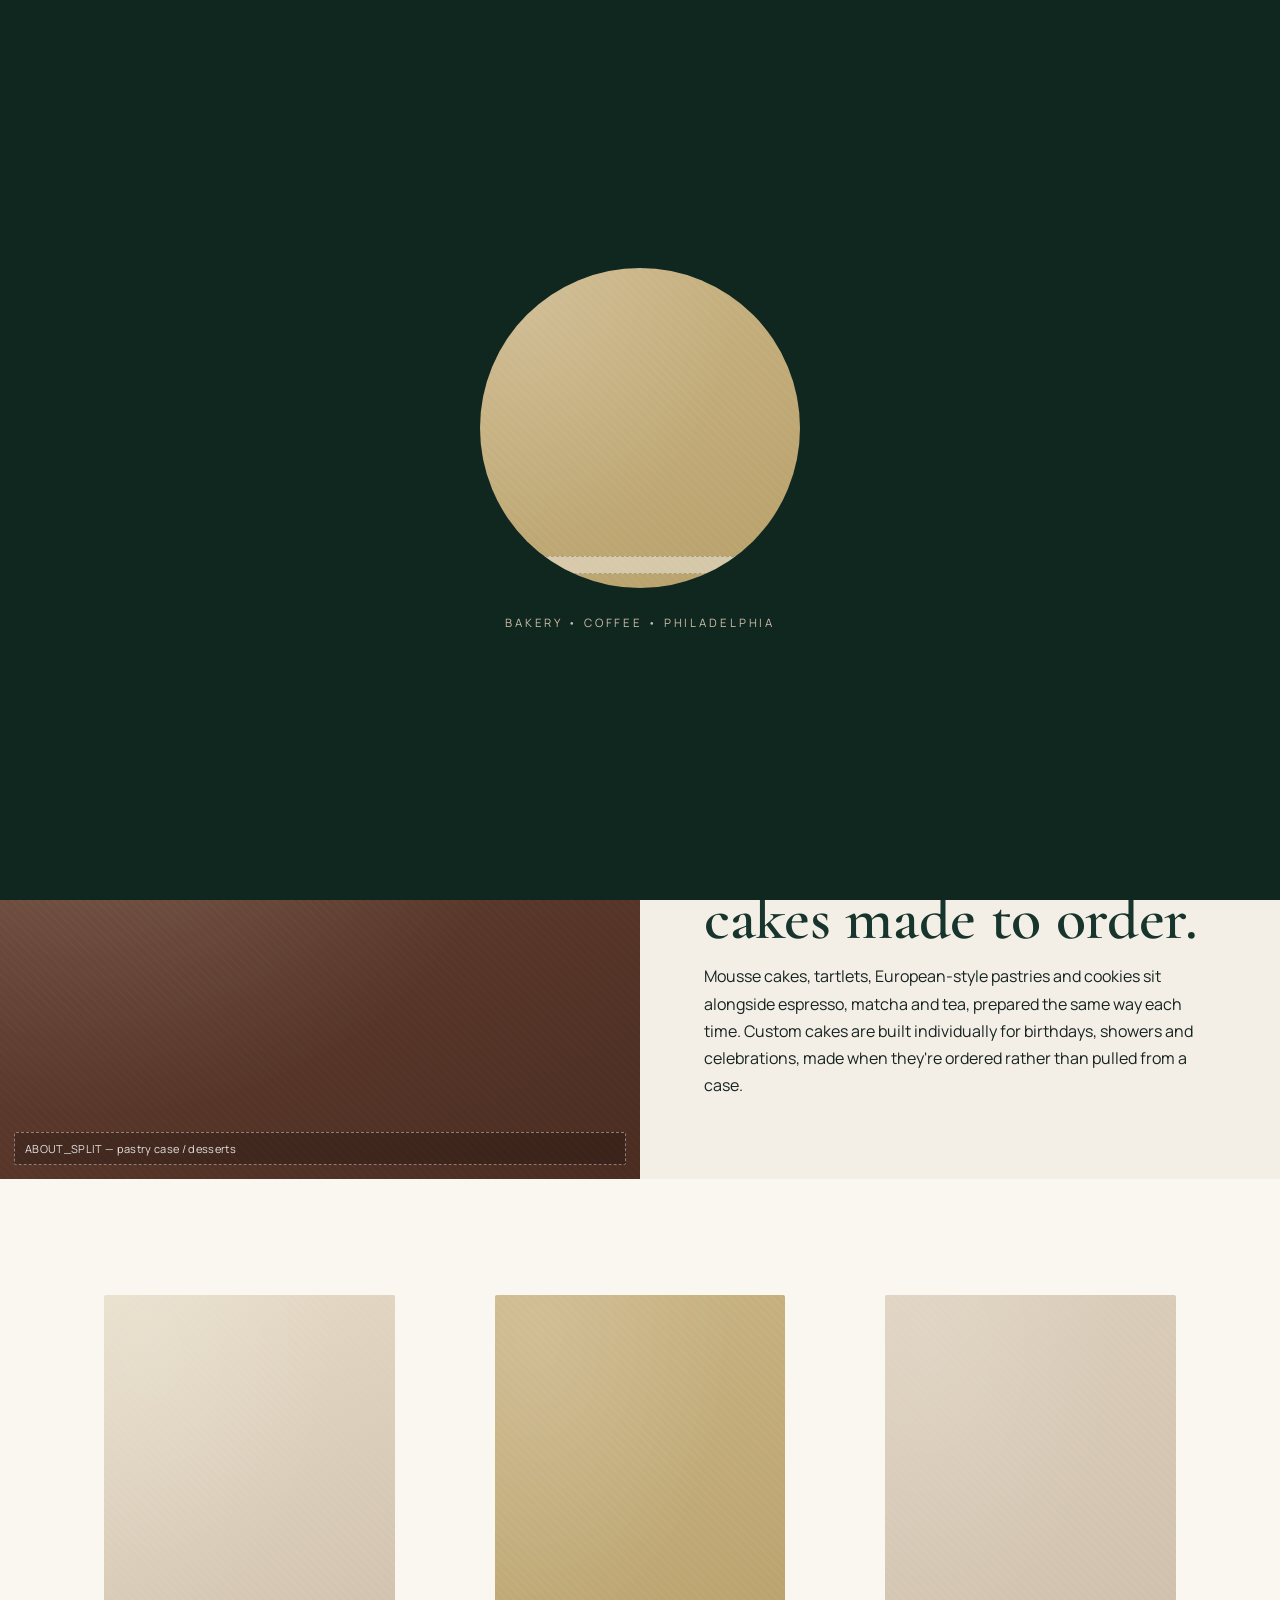
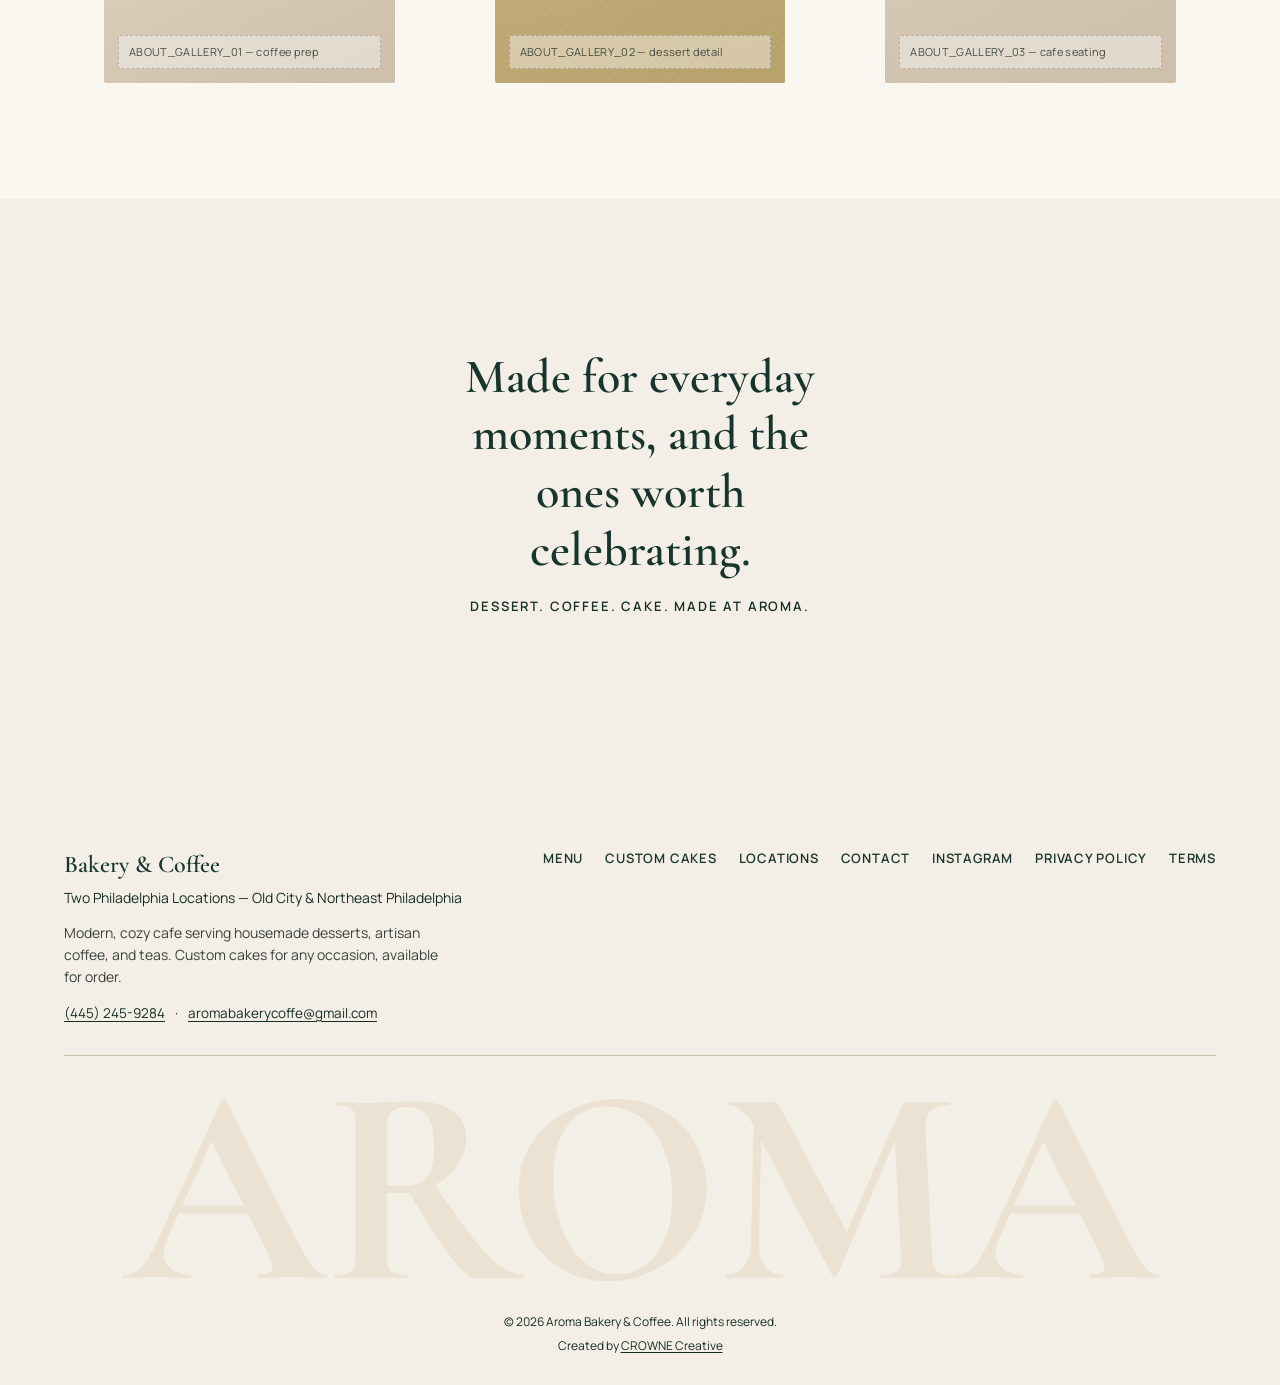
==== about.html @ b41b76c8 "Add About and Locations pages; drink/dessert menu editorial redesign; WhatsApp CTA; Custom Cakes 7-i" ====
<!DOCTYPE html>
<html lang="en">
<head>
<meta charset="UTF-8">
<meta name="viewport" content="width=device-width, initial-scale=1, viewport-fit=cover">
<title>About | Aroma Bakery &amp; Coffee</title>
<meta name="description" content="Aroma Bakery & Coffee is a Philadelphia bakery and cafe built around housemade desserts, thoughtfully prepared drinks, and custom cakes.">
<link rel="canonical" href="https://www.aromabakeryandcoffee.com/about.html">

<meta property="og:type" content="website">
<meta property="og:site_name" content="Aroma Bakery & Coffee">
<meta property="og:title" content="About | Aroma Bakery & Coffee">
<meta property="og:description" content="A Philadelphia bakery and cafe built around housemade desserts, thoughtfully prepared drinks, and custom cakes.">
<meta property="og:url" content="https://www.aromabakeryandcoffee.com/about.html">
<meta name="twitter:card" content="summary_large_image">

<link rel="preconnect" href="https://fonts.googleapis.com">
<link rel="preconnect" href="https://fonts.gstatic.com" crossorigin>
<link href="https://fonts.googleapis.com/css2?family=Cormorant+Garamond:ital,wght@0,500;0,600;0,700;1,500&family=Manrope:wght@400;500;600;700&display=swap" rel="stylesheet">
<link rel="icon" href="data:image/svg+xml,%3Csvg xmlns='http://www.w3.org/2000/svg' viewBox='0 0 100 100'%3E%3Ccircle cx='50' cy='50' r='46' fill='%2318352D'/%3E%3Ctext x='50' y='66' font-size='58' text-anchor='middle' fill='%23F4EFE6' font-family='Georgia,serif'%3EA%3C/text%3E%3C/svg%3E">
<link rel="stylesheet" href="assets/css/styles.css">
</head>
<body>

<div class="intro-splash" id="introSplash" aria-hidden="true">
  <div class="intro-splash-inner">
    <div class="intro-logo ph-photo" data-tone="gold" role="img" aria-label="Aroma Bakery & Coffee"></div>
    <p class="intro-subtitle">Bakery • Coffee • Philadelphia</p>
  </div>
</div>

<a class="skip-link" href="#main">Skip to content</a>

<header class="site-header" id="siteHeader">
  <div class="header-inner">
    <div class="header-side header-left">
      <button class="menu-trigger" id="menuTrigger" aria-haspopup="true" aria-expanded="false" aria-controls="mobileNav">
        <span class="menu-trigger-lines" aria-hidden="true"><span></span><span></span></span>
        <span class="menu-trigger-label">Menu</span>
      </button>
      <a href="about.html" class="header-link only-desktop is-active">About</a>
    </div>

    <a href="index.html" class="header-brand" aria-label="Aroma Bakery & Coffee — home">
      <span class="brand-line brand-line--main">Aroma</span>
      <span class="brand-line brand-line--sub">Bakery &amp; Coffee</span>
    </a>

    <div class="header-side header-right">
      <a href="menu.html" class="header-link only-wide">Menu</a>
      <a href="locations.html" class="header-link only-desktop">Locations</a>
      <a href="https://instagram.com/aroma_bakery_coffee" class="header-link only-desktop" target="_blank" rel="noopener noreferrer">Instagram</a>
      <a href="tel:+14452459284" class="header-link header-cta">Call / Order</a>
    </div>
  </div>
</header>

<nav class="mobile-nav" id="mobileNav" aria-label="Mobile navigation" aria-hidden="true">
  <ul class="mobile-nav-list">
    <li style="--i:0"><a href="menu.html">Menu</a></li>
    <li style="--i:1"><a href="about.html">About</a></li>
    <li style="--i:2"><a href="custom-cakes.html">Custom Cakes</a></li>
    <li style="--i:3"><a href="locations.html">Locations</a></li>
    <li style="--i:4"><a href="tel:+14452459284">Call Us</a></li>
  </ul>
  <div class="mobile-nav-foot">
    <a href="https://instagram.com/aroma_bakery_coffee" target="_blank" rel="noopener noreferrer">Instagram</a>
  </div>
</nav>
<div class="mobile-nav-scrim" id="mobileScrim"></div>

<main id="main">

  <!-- ============ ABOUT — HERO: photo + intro ============ -->
  <section class="about-hero">
    <div class="about-hero-photo" data-reveal>
      <div class="ph-photo" data-tone="forest" data-caption="ABOUT_HERO — bakery interior / counter" role="img" aria-label="Placeholder — Aroma Bakery & Coffee interior"></div>
    </div>
    <div class="about-hero-head">
      <p class="eyebrow" data-reveal>Our Story</p>
      <h1 class="display-lg" data-reveal>Aroma Bakery &amp; Coffee</h1>
      <p class="body-lg" data-reveal style="--d:1">Aroma Bakery &amp; Coffee is a Philadelphia bakery and cafe
        built around housemade desserts, thoughtfully prepared coffee and
        tea, and cakes made to order. It's a place designed for the everyday
        — a coffee before work, a slice shared with a friend — as much as
        for the moments worth celebrating.</p>
      <p class="body-md" data-reveal style="--d:2">Across two Philadelphia locations, Old City and Northeast
        Philadelphia, the same idea holds: good ingredients, unhurried
        craft, and a room that feels good to sit in.</p>
    </div>
  </section>

  <!-- ============ ABOUT — EDITORIAL IMAGE / TEXT SPLIT ============ -->
  <section class="about-split">
    <div class="about-split-photo" data-reveal>
      <div class="ph-photo" data-tone="chocolate" data-caption="ABOUT_SPLIT — pastry case / desserts" role="img" aria-label="Placeholder — pastry case at Aroma"></div>
    </div>
    <div class="about-split-copy" data-reveal style="--d:1">
      <p class="eyebrow">What We Make</p>
      <h2 class="display-lg">Desserts, drinks, and cakes made to order.</h2>
      <p class="body-md">Mousse cakes, tartlets, European-style pastries and
        cookies sit alongside espresso, matcha and tea, prepared the same
        way each time. Custom cakes are built individually for birthdays,
        showers and celebrations, made when they're ordered rather than
        pulled from a case.</p>
    </div>
  </section>

  <!-- ============ ABOUT — SMALL GALLERY ============ -->
  <section class="about-gallery">
    <div class="about-gallery-grid">
      <figure class="about-gallery-item" data-reveal>
        <div class="ph-photo" data-tone="beige" data-caption="ABOUT_GALLERY_01 — coffee prep" role="img" aria-label="Placeholder — coffee being prepared"></div>
      </figure>
      <figure class="about-gallery-item" data-reveal style="--d:1">
        <div class="ph-photo" data-tone="gold" data-caption="ABOUT_GALLERY_02 — dessert detail" role="img" aria-label="Placeholder — dessert detail shot"></div>
      </figure>
      <figure class="about-gallery-item" data-reveal style="--d:2">
        <div class="ph-photo" data-tone="sage" data-caption="ABOUT_GALLERY_03 — cafe seating" role="img" aria-label="Placeholder — cafe seating area"></div>
      </figure>
    </div>
  </section>

  <!-- ============ ABOUT — CLOSING STATEMENT ============ -->
  <section class="about-closing">
    <p class="about-closing-line" data-reveal>Made for everyday moments, and the ones worth celebrating.</p>
    <p class="about-closing-sub" data-reveal style="--d:1">Dessert. Coffee. Cake. Made at Aroma.</p>
  </section>

</main>

<footer class="site-footer">
  <div class="footer-inner">
    <div class="footer-top">
      <div class="footer-brand">
        <p class="footer-title">Bakery &amp; Coffee</p>
        <p class="footer-loc">Two Philadelphia Locations — Old City &amp; Northeast Philadelphia</p>
        <p class="footer-tagline">Modern, cozy cafe serving housemade desserts, artisan coffee, and teas. Custom cakes for any occasion, available for order.</p>
        <p class="footer-contact">
          <a href="tel:+14452459284">(445) 245-9284</a>
          <span aria-hidden="true">·</span>
          <a href="mailto:aromabakerycoffe@gmail.com">aromabakerycoffe@gmail.com</a>
        </p>
      </div>
      <nav class="footer-links" aria-label="Footer">
        <a href="menu.html">Menu</a>
        <a href="custom-cakes.html">Custom Cakes</a>
        <a href="locations.html">Locations</a>
        <a href="locations.html">Contact</a>
        <a href="https://instagram.com/aroma_bakery_coffee" target="_blank" rel="noopener noreferrer">Instagram</a>
        <a href="privacy.html">Privacy Policy</a>
        <a href="terms.html">Terms</a>
      </nav>
    </div>
    <div class="footer-wordmark" aria-hidden="true">Aroma</div>
    <p class="footer-copy">&copy; <span id="year"></span> Aroma Bakery &amp; Coffee. All rights reserved.</p>
    <p class="footer-credit">Created by <a href="https://crownecreative.com" target="_blank" rel="noopener noreferrer">CROWNE Creative</a></p>
  </div>
</footer>

<script src="assets/js/main.js" defer></script>
</body>
</html>
---- assets/css/styles.css ----
/* =========================================================
   AROMA BAKERY & COFFEE — Design System
   ========================================================= */

:root{
  /* -- Aroma brand palette -- */
  --forest:      #18352D;  /* deep forest green — primary */
  --forest-deep: #102720;  /* dark green — intro/deepest sections */
  --forest-2:    #142E26;  /* mid green — hovers/secondary */
  --sage:        #CDBEAA;  /* soft taupe — secondary light accent */
  --pale-sage:   #E4D9C4;  /* lighter taupe-cream — muted light text */
  --cream:       #F4EFE6;  /* warm cream */
  --ivory:       #FAF7F1;  /* soft ivory */
  --beige:       #CDBEAA;  /* soft taupe (borders etc.) */
  --chocolate:   #4A2C21;  /* chocolate brown */
  --gold:        #B7A06A;  /* muted gold — use sparingly */
  --text:        #17231F;  /* text dark */
  --white:       #ffffff;

  --font-serif: 'Cormorant Garamond', 'Georgia', serif;
  --font-sans: 'Manrope', -apple-system, BlinkMacSystemFont, sans-serif;

  --ease: cubic-bezier(.22,.61,.36,1);
  --dur-s: .5s;
  --dur-m: .8s;
  --dur-l: 1.1s;

  --header-h: 92px;
  --header-h-scrolled: 64px;

  --container: 1360px;
  --gutter: clamp(20px, 5vw, 64px);

  --safe-t: env(safe-area-inset-top, 0px);
  --safe-b: env(safe-area-inset-bottom, 0px);
  --safe-l: env(safe-area-inset-left, 0px);
  --safe-r: env(safe-area-inset-right, 0px);
}

/* ---------- Reset ---------- */
*,*::before,*::after{
  box-sizing:border-box;
  /* Flex/grid items default to min-width:auto (their content's intrinsic
     size), which can silently force a track/item wider than its container
     and blow out the page horizontally. Reset it everywhere — safe for
     non-flex/grid boxes since it's equivalent to the default there. */
  min-width:0;
}
html{
  scroll-behavior:smooth;
  -webkit-text-size-adjust:100%;
  max-width:100%;
  overflow-x:clip;
}
body{
  margin:0;
  max-width:100%;
  background:var(--ivory);
  color:var(--text);
  font-family:var(--font-sans);
  font-weight:400;
  line-height:1.5;
  overflow-x:clip;
  -webkit-font-smoothing:antialiased;
}
img,svg{ max-width:100%; display:block; }
a{ color:inherit; text-decoration:none; }
ul{ margin:0; padding:0; list-style:none; }
button{ font:inherit; color:inherit; background:none; border:0; cursor:pointer; padding:0; }
h1,h2,h3,p{ margin:0; }

@media (prefers-reduced-motion: reduce){
  html{ scroll-behavior:auto; }
  *,*::before,*::after{
    animation-duration:.01ms !important;
    animation-iteration-count:1 !important;
    transition-duration:.01ms !important;
    scroll-behavior:auto !important;
  }
}

.skip-link{
  position:absolute; left:-999px; top:0; z-index:999;
  background:var(--forest); color:var(--cream); padding:12px 20px;
}
.skip-link:focus{ left:12px; top:12px; }

:focus-visible{ outline:2px solid var(--gold); outline-offset:3px; }

.only-desktop{ display:none; }
@media (min-width:900px){ .only-desktop{ display:inline-flex; } }
/* Custom Cakes only joins the header nav once there's genuinely room for
   it (iPad landscape and below keep it in the mobile panel instead, where
   it already lives, rather than crowding/wrapping the header). */
.only-wide{ display:none; }
@media (min-width:1180px){ .only-wide{ display:inline-flex; } }

/* ---------- Typography helpers ---------- */
.eyebrow{
  font-family:var(--font-sans);
  font-size:12px;
  letter-spacing:.22em;
  text-transform:uppercase;
  font-weight:600;
  color:var(--forest-2);
  margin-bottom:clamp(14px,2vw,20px);
}
.eyebrow--light{ color:var(--sage); }

.display-xl{
  font-family:var(--font-serif);
  font-weight:600;
  font-size:clamp(42px, 8vw, 112px);
  line-height:.98;
  letter-spacing:-.01em;
  color:var(--forest);
  text-transform:uppercase;
  overflow-wrap:break-word;
}
/* Higher specificity than .display-lg/.display-xl alone (which both set
   their own default color), so this "light" modifier reliably wins
   regardless of which size class it's paired with or source order. */
.display-xl--light,
.display-xl.display-xl--light,
.display-lg.display-xl--light{ color:var(--cream); }

.display-lg{
  font-family:var(--font-serif);
  font-weight:600;
  font-size:clamp(32px, 5vw, 62px);
  line-height:1.05;
  letter-spacing:-.005em;
  color:var(--forest);
  overflow-wrap:break-word;
}

.body-lg{
  font-size:clamp(17px,1.4vw,20px);
  line-height:1.65;
  color:var(--text);
  max-width:46ch;
  font-weight:400;
}
.body-md{
  font-size:16px;
  line-height:1.7;
  color:var(--text);
  max-width:52ch;
}
.body-md--light{ color:var(--pale-sage); }

.text-link{
  display:inline-block;
  margin-top:22px;
  font-size:14px;
  letter-spacing:.04em;
  font-weight:600;
  color:var(--forest);
  border-bottom:1px solid var(--forest-2);
  padding-bottom:3px;
  transition:opacity .3s var(--ease);
}
.text-link:hover{ opacity:.65; }

/* ---------- Buttons ---------- */
.btn{
  display:inline-flex;
  align-items:center;
  justify-content:center;
  min-height:48px;
  padding:0 30px;
  font-family:var(--font-sans);
  font-size:13px;
  letter-spacing:.14em;
  text-transform:uppercase;
  font-weight:600;
  border-radius:2px;
  border:1px solid transparent;
  transition:background .35s var(--ease), color .35s var(--ease), border-color .35s var(--ease), transform .3s var(--ease);
}
.btn:hover{ transform:translateY(-1px); }
.btn--light{ background:var(--cream); color:var(--forest); }
.btn--light:hover{ background:var(--ivory); }
.btn--outline-light{ background:transparent; color:var(--cream); border-color:rgba(244,239,230,.55); }
.btn--outline-light:hover{ background:rgba(244,239,230,.12); }
.btn--dark{ background:var(--forest); color:var(--cream); }
.btn--dark:hover{ background:var(--forest-2); }
.btn--outline-dark{ background:transparent; color:var(--forest); border-color:var(--forest); }
.btn--outline-dark:hover{ background:var(--forest); color:var(--cream); }

/* ---------- Placeholder photography ---------- */
/* Real Aroma photographs replace these blocks. Each carries a data-caption
   describing exactly what photo belongs there. */
.ph-photo{
  position:relative;
  width:100%; height:100%;
  min-height:220px;
  background:
    radial-gradient(120% 140% at 15% 10%, rgba(255,255,255,.14), transparent 55%),
    linear-gradient(155deg, var(--tone-a,#26493F), var(--tone-b,#102720));
  overflow:hidden;
  isolation:isolate;
}
.ph-photo[data-tone="forest"]{ --tone-a:#26493F; --tone-b:#102720; }
.ph-photo[data-tone="sage"]{ --tone-a:#ddd0bd; --tone-b:#CDBEAA; }
.ph-photo[data-tone="beige"]{ --tone-a:#e8ddc9; --tone-b:#CDBEAA; }
.ph-photo[data-tone="chocolate"]{ --tone-a:#6b4636; --tone-b:#4A2C21; }
.ph-photo[data-tone="gold"]{ --tone-a:#cbb586; --tone-b:#B7A06A; }

.ph-photo::before{
  content:"";
  position:absolute; inset:0;
  background-image:
    repeating-linear-gradient(45deg, rgba(255,255,255,.035) 0 2px, transparent 2px 6px);
  mix-blend-mode:overlay;
}
.ph-photo::after{
  content:attr(data-caption);
  position:absolute;
  left:14px; right:14px; bottom:14px;
  font-family:var(--font-sans);
  font-size:11px;
  line-height:1.4;
  letter-spacing:.03em;
  color:rgba(255,255,255,.86);
  background:rgba(0,0,0,.22);
  padding:8px 10px;
  border:1px dashed rgba(255,255,255,.4);
  border-radius:2px;
}
.ph-photo[data-tone="beige"]::after,
.ph-photo[data-tone="sage"]::after,
.ph-photo[data-tone="gold"]::after{
  color:rgba(30,40,35,.8);
  background:rgba(255,255,255,.4);
  border-color:rgba(30,40,35,.25);
}

/* =========================================================
   INTRO SPLASH
   ========================================================= */
.intro-splash{
  position:fixed;
  inset:0;
  width:100vw;
  height:100vh;
  height:100dvh;
  z-index:1000;
  background:var(--forest-deep);
  display:flex;
  align-items:center;
  justify-content:center;
  padding:
    max(24px, var(--safe-t))
    max(24px, var(--safe-r))
    max(24px, var(--safe-b))
    max(24px, var(--safe-l));
  transition:opacity .7s var(--ease), visibility .7s var(--ease);
}
.intro-splash.is-hidden{
  opacity:0;
  visibility:hidden;
  pointer-events:none;
}
.intro-splash-inner{
  display:flex;
  flex-direction:column;
  align-items:center;
  gap:clamp(16px,2.4vw,26px);
  text-align:center;
}
.intro-logo{
  width:clamp(150px,32vw,320px);
  min-height:0;
  aspect-ratio:1/1;
  border-radius:50%;
  opacity:0;
  filter:blur(6px);
  transform:scale(.97);
  transition:opacity 1.1s cubic-bezier(.22,.61,.36,1), filter 1.1s cubic-bezier(.22,.61,.36,1), transform 1.1s cubic-bezier(.22,.61,.36,1);
  transition-delay:.1s;
}
.intro-splash.is-visible .intro-logo{
  opacity:1;
  filter:blur(0);
  transform:scale(1);
}
.intro-subtitle{
  font-size:11.5px;
  letter-spacing:.25em;
  text-transform:uppercase;
  color:var(--sage);
  opacity:0;
  transform:translateY(6px);
  transition:opacity .7s var(--ease), transform .7s var(--ease);
  transition-delay:1.1s;
}
.intro-splash.is-visible .intro-subtitle{
  opacity:1;
  transform:translateY(0);
}
@media (prefers-reduced-motion: reduce){
  .intro-logo{ transition:opacity .3s linear !important; filter:none !important; transform:none !important; }
  .intro-subtitle{ transition:opacity .3s linear !important; transform:none !important; }
}

/* =========================================================
   HEADER
   ========================================================= */
.site-header{
  position:fixed; top:0; left:0; right:0;
  z-index:100;
  min-height:calc(var(--header-h) + var(--safe-t));
  padding-top:var(--safe-t);
  display:flex; align-items:center;
  transition:min-height .5s var(--ease), padding .5s var(--ease), background .5s var(--ease), box-shadow .5s var(--ease), border-color .5s var(--ease);
  background:transparent;
}
.site-header.is-scrolled{
  min-height:calc(var(--header-h-scrolled) + var(--safe-t));
  background:rgba(250,247,241,.9);
  backdrop-filter:blur(10px);
  box-shadow:0 1px 0 rgba(16,39,32,.08);
}
.header-inner{
  width:100%;
  max-width:var(--container);
  margin:0 auto;
  padding:0 max(var(--gutter), var(--safe-r)) 0 max(var(--gutter), var(--safe-l));
  display:grid;
  grid-template-columns:1fr auto 1fr;
  align-items:center;
  gap:16px;
}
/* Grid items default to min-width:auto (content size), which can blow out
   the track and cause page-level horizontal overflow on narrow screens —
   allow them to actually shrink. */
.header-inner > *{ min-width:0; }
.header-side{ display:flex; align-items:center; gap:clamp(10px,2.4vw,28px); min-width:0; }
.header-right{ justify-content:flex-end; }

.header-link{
  font-size:12.5px;
  letter-spacing:.1em;
  text-transform:uppercase;
  font-weight:600;
  color:var(--cream);
  transition:color .5s var(--ease), opacity .3s ease;
  padding:10px 2px;
}
.site-header.is-scrolled .header-link{ color:var(--forest); }
.header-link:hover{ opacity:.65; }
.header-cta{
  border:1px solid rgba(244,239,230,.55);
  padding:9px 14px;
  border-radius:2px;
  text-align:center;
}
/* Prevent the CTA/nav labels from wrapping (and lock their width so they
   can't be squeezed) once there's actually room — below that, letting
   them shrink/wrap beats forcing horizontal page scroll. */
@media (min-width:420px){
  .header-link{ white-space:nowrap; }
  .header-cta{ flex-shrink:0; }
}
@media (min-width:900px){
  .header-cta{ padding:9px 18px; }
}
.site-header.is-scrolled .header-cta{ border-color:var(--forest-2); }

.menu-trigger{
  display:flex; align-items:center; gap:10px;
  color:var(--cream);
  transition:color .5s var(--ease);
  min-height:44px;
}
.site-header.is-scrolled .menu-trigger{ color:var(--forest); }
.menu-trigger-lines{ display:flex; flex-direction:column; gap:5px; width:22px; }
.menu-trigger-lines span{ display:block; height:1px; background:currentColor; transition:transform .4s var(--ease), opacity .4s var(--ease); }
.menu-trigger-label{ font-size:12.5px; letter-spacing:.1em; text-transform:uppercase; font-weight:600; }

.header-brand{
  display:flex; flex-direction:column; align-items:center;
  text-align:center;
  color:var(--cream);
  transition:color .5s var(--ease), transform .5s var(--ease);
}
.site-header.is-scrolled .header-brand{ color:var(--forest); }
.brand-line--main{
  font-family:var(--font-serif);
  font-weight:600;
  font-size:clamp(22px, 2.6vw, 30px);
  letter-spacing:.03em;
  text-transform:uppercase;
  transition:font-size .5s var(--ease);
}
.site-header.is-scrolled .brand-line--main{ font-size:20px; }
.brand-line--sub{
  font-size:9.5px;
  letter-spacing:.28em;
  text-transform:uppercase;
  font-weight:600;
  opacity:.85;
  margin-top:2px;
}

/* ---------- Mobile Nav ---------- */
.mobile-nav{
  position:fixed; inset:0; z-index:200;
  background:var(--forest);
  color:var(--cream);
  display:flex; flex-direction:column;
  justify-content:center;
  overflow-y:auto;
  padding:
    max(24px, var(--safe-t))
    max(var(--gutter), var(--safe-r))
    max(24px, var(--safe-b))
    max(var(--gutter), var(--safe-l));
  transform:translateY(-100%);
  transition:transform .6s var(--ease);
}
.mobile-nav.is-open{ transform:translateY(0); }
.mobile-nav-list{ display:flex; flex-direction:column; gap:6px; }
.mobile-nav-list li{
  opacity:0; transform:translateY(16px);
  transition:opacity .5s var(--ease), transform .5s var(--ease);
  transition-delay:calc(var(--i) * .06s);
}
.mobile-nav.is-open .mobile-nav-list li{ opacity:1; transform:translateY(0); }
.mobile-nav-list a{
  font-family:var(--font-serif);
  font-size:clamp(34px, 10vw, 56px);
  font-weight:600;
  letter-spacing:-.01em;
  padding:6px 0;
  display:inline-block;
}
.mobile-nav-list a:hover{ color:var(--sage); }
.mobile-nav-foot{
  margin-top:48px;
  display:flex; justify-content:space-between;
  font-size:12px; letter-spacing:.08em; text-transform:uppercase;
  opacity:.7;
}
.mobile-nav-scrim{ display:none; }

/* =========================================================
   HERO
   ========================================================= */
.hero{
  position:relative;
  height:100svh;
  min-height:560px;
  display:flex; flex-direction:column;
  justify-content:flex-end;
  overflow:hidden;
  color:var(--cream);
}
.hero-media{ position:absolute; inset:0; z-index:0; }
.hero-img{
  position:absolute; inset:-4% ;
  height:108%; width:108%;
  transform:scale(1);
  transition:transform 3.5s cubic-bezier(.16,.62,.2,1);
  background-position:center 30%;
}
.hero.is-loaded .hero-img{ transform:scale(1.035); }
.hero-scrim{
  position:absolute; inset:0;
  background:
    linear-gradient(180deg, rgba(16,39,32,.4) 0%, rgba(16,39,32,.22) 32%, rgba(16,39,32,.58) 100%);
}
.hero-content{
  position:relative; z-index:2;
  padding:0 var(--gutter) clamp(56px,9vh,110px);
  max-width:var(--container);
  margin:0 auto;
  width:100%;
}
.hero-eyebrow{ color:var(--sage); }
.hero-title{
  font-family:var(--font-serif);
  font-weight:700;
  text-transform:uppercase;
  font-size:clamp(48px, 11vw, 132px);
  line-height:.92;
  letter-spacing:-.01em;
  margin:0 0 20px;
}
.hero-word{ display:block; overflow:hidden; }
.hero-word span, .hero-word{ }
.hero-sub{
  font-size:clamp(15px,1.6vw,19px);
  max-width:38ch;
  color:var(--pale-sage);
  margin-bottom:30px;
}
.hero-actions{ display:flex; flex-wrap:wrap; gap:14px; }

[data-reveal]{
  opacity:0;
  transform:translateY(28px);
  transition:opacity var(--dur-m) var(--ease), transform var(--dur-m) var(--ease);
  transition-delay:calc(var(--d,0) * .1s);
}
[data-reveal].is-visible,
[data-reveal-immediate]{ opacity:1; transform:translateY(0); }
.hero [data-reveal].is-visible{ opacity:1; transform:translateY(0); }

.scroll-cue{
  position:absolute; left:50%; bottom:24px; z-index:2;
  transform:translateX(-50%);
  display:flex; flex-direction:column; align-items:center; gap:8px;
  color:rgba(244,239,230,.85);
  font-size:10.5px; letter-spacing:.2em; text-transform:uppercase;
  animation:cueBob 2.4s ease-in-out infinite;
}
@keyframes cueBob{ 0%,100%{ transform:translate(-50%,0);} 50%{ transform:translate(-50%,8px);} }

/* =========================================================
   SECTION LAYOUT — shared
   ========================================================= */
section{ position:relative; }
.section-head{
  max-width:var(--container);
  margin:0 auto;
  padding:clamp(70px,11vw,130px) var(--gutter) clamp(30px,5vw,54px);
}

/* =========================================================
   SIGNATURE MOUSSE VIDEO FEATURE
   The homepage's second (and last) deliberate motion moment, after the
   green intro — one restrained, muted, looping video framed by generous
   cream space, not a full-bleed background. Autoplay/pause behavior for
   the real <video> is handled in main.js once that element exists;
   nothing here needs to change when the placeholder is swapped in.
   ========================================================= */
.mousse-feature{
  background:var(--cream);
  text-align:center;
  padding:clamp(70px,10vw,120px) var(--gutter) clamp(80px,11vw,130px);
}
.mousse-head{ max-width:640px; margin:0 auto clamp(40px,6vw,64px); }
.mousse-sub{ font-size:clamp(15px,1.6vw,18px); color:var(--forest-2); margin-top:14px; }

.mousse-frame{
  max-width:960px;
  margin:0 auto clamp(36px,5vw,56px);
  aspect-ratio:16/9;
  border-radius:2px;
  overflow:hidden;
  background:var(--forest-deep);
}
.mousse-video,
.mousse-video-placeholder{
  width:100%;
  height:100%;
  object-fit:cover;
  object-position:center;
  display:block;
}
@media (max-width:1024px){
  .mousse-frame{ aspect-ratio:4/3; }
}
@media (max-width:640px){
  .mousse-frame{ aspect-ratio:4/5; }
}

/* ---------- Homepage menu-world categories ---------- */
.menu-intro-section{ background:var(--cream); padding:clamp(70px,10vw,120px) 0 clamp(50px,7vw,80px); }
.menu-cat-grid{
  max-width:var(--container);
  margin:0 auto;
  padding:0 var(--gutter);
  display:grid;
  grid-template-columns:1fr;
  gap:clamp(14px,2vw,24px);
}
@media (min-width:640px){
  .menu-cat-grid{ grid-template-columns:1fr 1fr; }
}
.menu-cat-card{
  position:relative;
  aspect-ratio:4/5;
  overflow:hidden;
  border-radius:2px;
  display:block;
}
.menu-cat-card .ph-photo{ transition:transform .65s var(--ease); }
.menu-cat-card:hover .ph-photo{ transform:scale(1.03); }
.menu-cat-card::after{
  content:"";
  position:absolute; inset:0;
  background:linear-gradient(180deg, transparent 45%, rgba(10,18,15,.6) 100%);
  pointer-events:none;
}
.menu-cat-label{
  position:absolute; left:24px; right:24px; bottom:22px; z-index:2;
  color:var(--cream);
  display:flex; align-items:baseline; justify-content:space-between; gap:12px;
}
.menu-cat-name{ font-family:var(--font-serif); font-size:clamp(24px,2.6vw,32px); font-weight:600; }
.menu-cat-arrow{ font-size:14px; letter-spacing:.1em; text-transform:uppercase; opacity:.85; }

/* ---------- Homepage "Order a Custom Cake" CTA strip ---------- */
/* Deliberately small — a single line + button between the menu teasers
   and the next section, not a competing homepage hero. */
.cc-strip{
  background:var(--cream);
  text-align:center;
  padding:0 var(--gutter) clamp(56px,8vw,90px);
}
.cc-strip-inner{
  max-width:520px; margin:0 auto;
  padding-top:clamp(32px,5vw,48px);
  border-top:1px solid var(--beige);
}
.cc-strip p{ font-size:15px; color:var(--forest-2); margin-bottom:18px; }
.cc-strip-btn{
  display:inline-flex; align-items:center; gap:10px;
  min-height:48px; padding:0 28px;
  font-family:var(--font-sans); font-size:12.5px; letter-spacing:.14em;
  text-transform:uppercase; font-weight:600;
  color:var(--forest); border:1px solid var(--forest);
  border-radius:2px; background:transparent;
  transition:background .35s var(--ease), color .35s var(--ease);
}
.cc-strip-btn:hover{ background:var(--forest); color:var(--cream); }
.cc-strip-btn svg{ transition:transform .3s var(--ease); }
.cc-strip-btn:hover svg{ transform:translateX(4px); }

/* ---------- Full bleed break ---------- */
.bleed-photo{ margin:0; height:min(70vh,640px); }
.bleed-photo .ph-photo{ min-height:100%; }

/* ---------- Menu ---------- */
.menu-section{ background:var(--ivory); }
/* Standalone menu.html has no hero above it, so reserve room for the
   fixed header instead of letting content start underneath it. */
.menu-section--page .section-head{ padding-top:calc(var(--header-h) + clamp(40px,6vw,64px)); }
.menu-intro{ margin-top:6px; }
.menu-tabs{
  max-width:var(--container);
  margin:0 auto;
  padding:0 var(--gutter);
  display:flex; gap:clamp(18px,3vw,40px);
  border-bottom:1px solid var(--pale-sage);
  overflow-x:auto;
  scrollbar-width:none;
}
.menu-tabs::-webkit-scrollbar{ display:none; }
.menu-tab{
  position:relative;
  padding:16px 2px 18px;
  font-family:var(--font-serif);
  font-size:clamp(17px,2vw,22px);
  font-weight:600;
  color:var(--sage);
  white-space:nowrap;
  transition:color .35s var(--ease);
}
.menu-tab::after{
  content:""; position:absolute; left:0; right:0; bottom:-1px; height:2px;
  background:var(--forest);
  transform:scaleX(0); transform-origin:left;
  transition:transform .4s var(--ease);
}
.menu-tab.is-active{ color:var(--forest); }
.menu-tab.is-active::after{ transform:scaleX(1); }
.menu-tab:hover{ color:var(--forest-2); }

.menu-panels{ max-width:var(--container); margin:0 auto; padding:clamp(34px,5vw,56px) var(--gutter) clamp(80px,10vw,130px); }
.menu-panel{ display:none; }
.menu-panel.is-active{
  display:block;
  animation:panelIn .5s var(--ease);
}
@keyframes panelIn{ from{ opacity:0; transform:translateY(10px);} to{ opacity:1; transform:translateY(0);} }
.menu-cats{ display:grid; grid-template-columns:repeat(3,1fr); gap:clamp(28px,4vw,50px); }
@media (max-width:899px){ .menu-cats{ grid-template-columns:1fr; } }
/* iPad / tablet: 2-column, not the cramped 3-col desktop grid or a single stretched column */
@media (min-width:640px) and (max-width:1024px){
  .menu-cats{ grid-template-columns:repeat(2,1fr); }
}
.menu-cat--wide{ grid-column:1/-1; }
.menu-cat h3{
  font-family:var(--font-serif); font-size:22px; font-weight:600;
  color:var(--forest); margin-bottom:14px;
  padding-bottom:10px; border-bottom:1px solid var(--beige);
}
.menu-cat li{
  padding:7px 0; font-size:15px; color:var(--text);
  display:flex; align-items:baseline; gap:8px;
}
.menu-cat li::before{ content:"—"; color:var(--gold); font-size:12px; }
.menu-note{ margin-top:14px; font-size:13px; font-style:italic; color:var(--forest-2); }

/* Sticky mobile tab bar */
@media (max-width:640px){
  .menu-tabs{ position:sticky; top:var(--header-h-scrolled); z-index:20; background:var(--ivory); }
}

/* ---------- Sweet/food tab — dark editorial gallery ---------- */
/* Replaces plain text lists for the dessert menu: a deep chocolate-brown
   editorial canvas, desserts at varied heights/sizes, thin ivory type
   naming each one nearby — styled after a luxury pastry editorial rather
   than a conventional menu graphic. Category names from the real Aroma
   menu are kept; only the *presentation* changes here. */
.food-editorial{
  background:var(--chocolate);
  border-radius:2px;
  padding:clamp(28px,4vw,56px) clamp(20px,3.5vw,48px);
  margin-bottom:clamp(28px,4vw,48px);
}
.food-editorial:last-child{ margin-bottom:0; }
.food-editorial-head{ margin-bottom:clamp(28px,4vw,44px); }
.food-editorial-head .eyebrow{ color:var(--gold); margin-bottom:8px; }
.food-editorial-head h3{
  font-family:var(--font-serif); font-weight:600; color:var(--cream);
  font-size:clamp(24px,2.8vw,34px);
}
.food-editorial-grid{
  display:grid;
  grid-template-columns:repeat(6,1fr);
  gap:clamp(14px,1.8vw,22px);
  align-items:end;
}
.food-editorial-item{
  position:relative;
  margin:0;
  grid-column:span 3;
  aspect-ratio:3/4;
  border-radius:2px;
  overflow:hidden;
}
.food-editorial .menu-note{ color:var(--pale-sage); margin-top:16px; }
.food-editorial-item--lg{ grid-column:span 4; aspect-ratio:4/5; }
.food-editorial-item--sm{ grid-column:span 2; aspect-ratio:1/1; }
.food-editorial-item .ph-photo{ transition:transform .65s var(--ease); }
.food-editorial-item:hover .ph-photo{ transform:scale(1.03); }
.food-editorial-item::before{
  content:""; position:absolute; inset:0; z-index:1;
  background:linear-gradient(180deg, transparent 55%, rgba(20,10,6,.72) 100%);
  pointer-events:none;
}
.food-editorial-name{
  position:absolute; left:16px; right:16px; bottom:14px; z-index:2;
  font-family:var(--font-serif); font-weight:500; font-style:italic;
  color:var(--cream); font-size:clamp(15px,1.6vw,19px);
  letter-spacing:.01em;
}
@media (max-width:640px){
  .food-editorial-grid{ grid-template-columns:repeat(2,1fr); }
  .food-editorial-item{ grid-column:span 1 !important; aspect-ratio:3/4 !important; }
}

/* ---------- Drinks tab — real menu artwork gallery ---------- */
/* Coffee & Espresso / Tea / Matcha are finished graphics, not text lists —
   displayed large, full aspect ratio, generous breathing room. Swap each
   .drink-menu-art placeholder for a real <img> (see the HTML comment
   above the Drinks panel in menu.html). */
.drink-menu-gallery{
  display:flex;
  flex-direction:column;
  gap:clamp(40px,6vw,72px);
  max-width:760px;
  margin:0 auto;
}
.drink-menu-block{ text-align:center; }
.drink-menu-block .eyebrow{ margin-bottom:10px; }
/* Placeholder (div.ph-photo) sizing */
.drink-menu-art{
  width:100%;
  height:auto;
  aspect-ratio:3/4;
  border-radius:2px;
  overflow:hidden;
  margin:0 auto;
}
/* Real artwork: apply this same class directly to the <img> (see comment
   above the Drinks panel) — object-fit:contain preserves the full graphic
   at its natural aspect ratio rather than cropping it. */
img.drink-menu-art{
  height:auto;
  aspect-ratio:auto;
  object-fit:contain;
}
.menu-cats--spaced{ margin-top:clamp(40px,6vw,64px); }

/* ---------- Social ---------- */
.social-section{ background:var(--ivory); text-align:center; padding:clamp(80px,12vw,130px) var(--gutter); }
.social-mosaic{
  max-width:var(--container); margin:clamp(36px,5vw,56px) auto;
  display:grid; grid-template-columns:repeat(4,1fr); grid-auto-rows:180px;
  gap:clamp(10px,1.4vw,18px);
  text-align:left;
}
.social-item{ border-radius:2px; overflow:hidden; }
.social-item--tall{ grid-row:span 2; grid-column:span 1; }
.social-item--wide{ grid-column:span 2; }

.social-follow-links{
  display:flex; flex-wrap:wrap; justify-content:center;
  gap:16px 28px; margin-top:30px;
}
.social-follow-links a{
  font-size:14px; letter-spacing:.04em; font-weight:600;
  color:var(--forest); border-bottom:1px solid var(--forest-2);
  padding-bottom:3px; transition:opacity .3s var(--ease);
}
.social-follow-links a:hover{ opacity:.65; }
@media (max-width:768px){
  .social-mosaic{ grid-template-columns:repeat(2,1fr); grid-auto-rows:160px; }
  .social-item--wide{ grid-column:span 2; }
}

/* ---------- Our Locations ---------- */
.locations-section{ background:var(--ivory); overflow:hidden; }
.locations-head{
  max-width:var(--container);
  margin:0 auto;
  padding:clamp(80px,12vw,130px) var(--gutter) clamp(40px,6vw,64px);
}
.locations-head .body-lg{ max-width:52ch; }

.locations-grid{
  display:grid;
  grid-template-columns:1fr;
}
@media (min-width:900px){
  .locations-grid{ grid-template-columns:1fr 1fr; }
}

.location-card{ display:flex; flex-direction:column; }
.location-photo{ aspect-ratio:4/3; }
@media (min-width:900px){
  .location-photo{ aspect-ratio:auto; height:clamp(280px,32vw,420px); }
}

.location-body{
  flex:1;
  padding:clamp(36px,5vw,56px) var(--gutter);
  display:flex; flex-direction:column; gap:16px;
}
.location-card--light .location-body{ background:var(--cream); color:var(--text); }
.location-card--dark .location-body{ background:var(--forest); color:var(--cream); }

.location-index{
  font-size:12px; letter-spacing:.2em; text-transform:uppercase; font-weight:600;
  opacity:.65;
}
.location-card--dark .location-index{ color:var(--sage); opacity:1; }
.location-card--light .location-index{ color:var(--forest-2); opacity:1; }

.location-name{
  font-family:var(--font-serif); font-weight:600;
  font-size:clamp(30px,3.6vw,42px);
  line-height:1.05;
}
.location-card--light .location-name{ color:var(--forest); }
.location-card--dark .location-name{ color:var(--cream); }

.location-address{
  font-style:normal;
  font-size:15px;
  line-height:1.7;
  opacity:.9;
}

.location-meta{
  display:grid;
  grid-template-columns:1fr 1fr;
  gap:16px;
  padding:18px 0;
  border-top:1px solid;
  border-bottom:1px solid;
}
.location-card--light .location-meta{ border-color:var(--beige); }
.location-card--dark .location-meta{ border-color:rgba(246,241,231,.22); }

.location-label{
  font-size:11px; letter-spacing:.14em; text-transform:uppercase; font-weight:600;
  opacity:.6; margin-bottom:4px;
}
.location-value{ font-size:15px; line-height:1.55; display:inline-block; }
a.location-value{ text-decoration:underline; text-underline-offset:3px; text-decoration-color:currentColor; opacity:.9; transition:opacity .3s var(--ease); }
a.location-value:hover{ opacity:.6; }

.location-actions{ display:flex; flex-wrap:wrap; gap:12px; margin-top:6px; }

/* =========================================================
   CUSTOM CAKES PAGE
   ========================================================= */
.cc-hero{
  padding-top:var(--header-h);
  display:grid;
  grid-template-columns:1fr;
  background:var(--ivory);
}
.cc-hero-head{
  padding:clamp(48px,8vw,90px) var(--gutter) clamp(32px,5vw,48px);
  max-width:720px;
  margin:0 auto;
  text-align:center;
}
.cc-hero-head .body-lg{ margin:0 auto 8px; }

/* ---------- Custom Cakes gallery — exactly 7 images, mixed editorial sizing ---------- */
/* Desktop: 1 large hero cake + 2 supporting + 1 wide + 3 balanced
   portrait/landscape = 7. Deliberately not a repeating equal grid. */
.cc-gallery{ background:var(--cream); padding:clamp(50px,8vw,90px) var(--gutter) clamp(70px,10vw,110px); }
.cc-gallery-grid{
  max-width:var(--container);
  margin:0 auto;
  display:grid;
  grid-template-columns:repeat(6,1fr);
  gap:clamp(12px,1.6vw,22px);
}
.cc-item{ position:relative; border-radius:2px; overflow:hidden; }
.cc-item .ph-photo{ transition:transform .65s var(--ease); }
.cc-item:hover .ph-photo{ transform:scale(1.03); }

.cc-item-1{ grid-column:span 4; grid-row:span 2; aspect-ratio:4/5; }   /* hero cake */
.cc-item-2{ grid-column:span 2; aspect-ratio:1/1; }                    /* supporting */
.cc-item-3{ grid-column:span 2; aspect-ratio:1/1; }                    /* supporting */
.cc-item-4{ grid-column:span 6; aspect-ratio:21/9; }                   /* wide */
.cc-item-5{ grid-column:span 2; aspect-ratio:3/4; }
.cc-item-6{ grid-column:span 2; aspect-ratio:4/3; }
.cc-item-7{ grid-column:span 2; aspect-ratio:3/4; }

@media (max-width:899px){
  .cc-gallery-grid{ grid-template-columns:repeat(2,1fr); }
  .cc-item-1{ grid-column:span 2; grid-row:span 1; aspect-ratio:4/3; }
  .cc-item-2,.cc-item-3,.cc-item-5,.cc-item-6,.cc-item-7{ grid-column:span 1; }
  .cc-item-4{ grid-column:span 2; aspect-ratio:16/9; }
}
@media (max-width:560px){
  .cc-gallery-grid{ grid-template-columns:1fr; }
  .cc-item-1,.cc-item-2,.cc-item-3,.cc-item-4,.cc-item-5,.cc-item-6,.cc-item-7{
    grid-column:span 1; aspect-ratio:4/3;
  }
}

.cc-cta{
  background:var(--forest);
  color:var(--cream);
  text-align:center;
  padding:clamp(80px,12vw,130px) var(--gutter);
}
.cc-cta p.body-md{ margin:0 auto 8px; color:var(--pale-sage); }
.cc-cta .hero-actions{ justify-content:center; margin-top:20px; }

/* ---------- WhatsApp CTA ---------- */
.whatsapp-cta svg{ flex-shrink:0; }

/* =========================================================
   ABOUT PAGE
   ========================================================= */
.about-hero{
  padding-top:var(--header-h);
  display:grid;
  grid-template-columns:1fr;
  background:var(--ivory);
}
@media (min-width:900px){
  .about-hero{ grid-template-columns:1.05fr .95fr; align-items:center; }
}
.about-hero-head{ padding:clamp(48px,8vw,90px) var(--gutter); }
.about-hero-head .body-lg{ margin-top:4px; }
.about-hero-photo{ aspect-ratio:4/3; }
@media (min-width:900px){ .about-hero-photo{ aspect-ratio:auto; height:100%; min-height:480px; } }

.about-split{
  background:var(--cream);
  display:grid;
  grid-template-columns:1fr;
}
@media (min-width:900px){
  .about-split{ grid-template-columns:1fr 1fr; align-items:center; }
}
.about-split-photo{ aspect-ratio:4/3; }
@media (min-width:900px){ .about-split-photo{ aspect-ratio:auto; height:100%; min-height:440px; } }
.about-split-copy{ padding:clamp(44px,7vw,80px) var(--gutter); }
.about-split-copy .body-md{ margin-top:12px; }

.about-gallery{ background:var(--ivory); padding:clamp(60px,9vw,100px) var(--gutter); }
.about-gallery-grid{
  max-width:var(--container); margin:0 auto;
  display:grid; grid-template-columns:repeat(3,1fr);
  gap:clamp(12px,1.6vw,20px);
}
.about-gallery-item{ aspect-ratio:3/4; border-radius:2px; overflow:hidden; }
@media (max-width:768px){
  .about-gallery-grid{ grid-template-columns:1fr 1fr; }
  .about-gallery-item:first-child{ grid-column:1/-1; aspect-ratio:16/9; }
}

.about-closing{
  background:var(--cream);
  text-align:center;
  padding:clamp(90px,14vw,150px) var(--gutter);
}
.about-closing-line{
  font-family:var(--font-serif); font-weight:600; color:var(--forest);
  font-size:clamp(26px,4vw,48px); line-height:1.2;
  max-width:16ch; margin:0 auto 18px;
}
.about-closing-sub{
  font-size:13px; letter-spacing:.14em; text-transform:uppercase;
  color:var(--forest-2); font-weight:600;
}

/* =========================================================
   LOCATIONS PAGE
   ========================================================= */
.loc-hero{
  position:relative;
  padding-top:var(--header-h);
  min-height:calc(var(--header-h) + 280px);
  display:flex; align-items:center; justify-content:center;
  text-align:center;
  overflow:hidden;
}
@media (min-width:900px){ .loc-hero{ min-height:calc(var(--header-h) + 380px); } }
.loc-hero .ph-photo{ position:absolute; inset:0; z-index:0; }
.loc-hero-overlay{
  position:absolute; inset:0; z-index:1;
  background:linear-gradient(180deg, rgba(16,39,32,.55), rgba(16,39,32,.72));
}
.loc-hero-inner{ position:relative; z-index:2; padding:32px var(--gutter); }
.loc-hero-crumb{
  font-size:12.5px; letter-spacing:.14em; text-transform:uppercase;
  color:var(--pale-sage); margin-bottom:14px; font-weight:600;
}
.loc-hero-title{
  font-family:var(--font-serif); font-weight:600; color:var(--cream);
  font-size:clamp(30px,5.2vw,56px); letter-spacing:.01em; line-height:1.1;
}

.loc-map{ background:var(--forest); padding:clamp(20px,3vw,32px) var(--gutter); }
.loc-map-frame{
  max-width:var(--container); margin:0 auto;
  position:relative; overflow:hidden; border-radius:2px;
  height:350px;
}
@media (min-width:900px){ .loc-map-frame{ height:480px; } }
.loc-map-frame iframe{ position:absolute; inset:0; width:100%; height:100%; border:0; filter:grayscale(.15) contrast(1.02); }

.loc-intro{ background:var(--ivory); padding:clamp(56px,8vw,96px) var(--gutter) clamp(30px,5vw,48px); }
.loc-intro-inner{
  max-width:var(--container); margin:0 auto;
  display:grid; gap:16px 40px;
  grid-template-columns:1fr;
}
@media (min-width:820px){
  .loc-intro-inner{ grid-template-columns:1.1fr .9fr; align-items:end; }
}
.loc-intro-copy{ color:var(--forest-2); font-size:16px; line-height:1.6; max-width:44ch; }

.loc-cards{ background:var(--ivory); padding:0 var(--gutter) clamp(70px,10vw,110px); }
.loc-cards-grid{
  max-width:var(--container); margin:0 auto;
  display:grid; grid-template-columns:1fr; gap:clamp(28px,4vw,40px);
}
@media (min-width:860px){ .loc-cards-grid{ grid-template-columns:1fr 1fr; } }
.loc-card{ display:flex; flex-direction:column; }
.loc-card-photo{ aspect-ratio:4/3; border-radius:2px; overflow:hidden; }
@media (min-width:860px){ .loc-card-photo{ aspect-ratio:auto; height:340px; } }
.loc-card-body{ padding:clamp(24px,3vw,32px) 2px 0; }
.loc-card-name{
  font-family:var(--font-serif); font-weight:600; color:var(--forest);
  font-size:clamp(21px,2.6vw,27px); line-height:1.25;
}
.loc-card-divider{ width:44px; height:1px; background:var(--gold); border:0; margin:16px 0; }
.loc-card-desc{ color:var(--forest-2); font-size:15px; line-height:1.65; max-width:42ch; }
.loc-card-address{ font-style:normal; color:var(--text); font-size:15px; line-height:1.6; margin-top:18px; }
.loc-card-hours-label,
.loc-card-address-label{
  font-size:11.5px; letter-spacing:.14em; text-transform:uppercase;
  color:var(--forest-2); font-weight:600; display:block; margin-bottom:4px;
}
.loc-card-hours{ margin-top:16px; color:var(--text); font-size:15px; line-height:1.6; }
.loc-card-cta{
  display:inline-flex; align-items:center; gap:8px; margin-top:20px;
  font-size:13px; letter-spacing:.1em; text-transform:uppercase; font-weight:700;
  color:var(--forest); text-decoration:none;
}
.loc-card-cta svg{ transition:transform .3s var(--ease); }
.loc-card-cta:hover svg{ transform:translateX(4px); }

.loc-strip{ background:var(--ivory); padding:0 var(--gutter) clamp(50px,7vw,80px); text-align:center; }
.loc-strip a{
  font-size:13px; letter-spacing:.08em; text-transform:uppercase; font-weight:700;
  color:var(--forest); text-decoration:underline; text-underline-offset:4px;
}
.loc-strip a:hover{ opacity:.65; }

/* ---------- Footer ---------- */
.site-footer{ background:var(--cream); color:var(--forest); position:relative; overflow:hidden; }
.footer-inner{ max-width:var(--container); margin:0 auto; padding:clamp(50px,8vw,80px) var(--gutter) 30px; position:relative; z-index:1; }
.footer-top{ display:flex; flex-wrap:wrap; gap:24px 40px; justify-content:space-between; align-items:flex-start; padding-bottom:32px; border-bottom:1px solid var(--beige); }
.footer-links{ padding-top:2px; }
.footer-title{ font-family:var(--font-serif); font-size:24px; font-weight:600; }
.footer-loc{ color:var(--forest-2); margin-top:4px; font-size:14px; }
.footer-tagline{ max-width:42ch; margin-top:14px; font-size:14px; line-height:1.6; color:var(--text); opacity:.85; }
.footer-contact{ margin-top:14px; font-size:13.5px; display:flex; gap:10px; flex-wrap:wrap; align-items:center; color:var(--forest-2); }
.footer-contact a{ text-decoration:underline; text-underline-offset:3px; transition:opacity .3s var(--ease); }
.footer-contact a:hover{ opacity:.6; }
.footer-links{ display:flex; flex-wrap:wrap; gap:22px; font-size:13px; letter-spacing:.06em; text-transform:uppercase; font-weight:600; }
.footer-links a:hover{ opacity:.6; }
.footer-wordmark{
  font-family:var(--font-serif); font-weight:700; text-transform:uppercase;
  font-size:clamp(90px,22vw,320px); line-height:.8;
  color:var(--pale-sage); opacity:.55;
  text-align:center; margin:20px 0 -6px;
  letter-spacing:-.01em;
  user-select:none;
}
.footer-copy{ text-align:center; font-size:12px; color:var(--forest-2); padding-top:18px; }
.footer-credit{ text-align:center; font-size:12px; color:var(--forest-2); padding-top:6px; }
.footer-credit a{ text-decoration:underline; text-underline-offset:2px; transition:opacity .3s var(--ease); }
.footer-credit a:hover{ opacity:.65; }

/* ---------- Mobile menu open state (body lock) ---------- */
body.nav-open{ overflow:hidden; }

@media (max-width:640px){
  .hero-title{ font-size:clamp(42px,13vw,64px); }
}
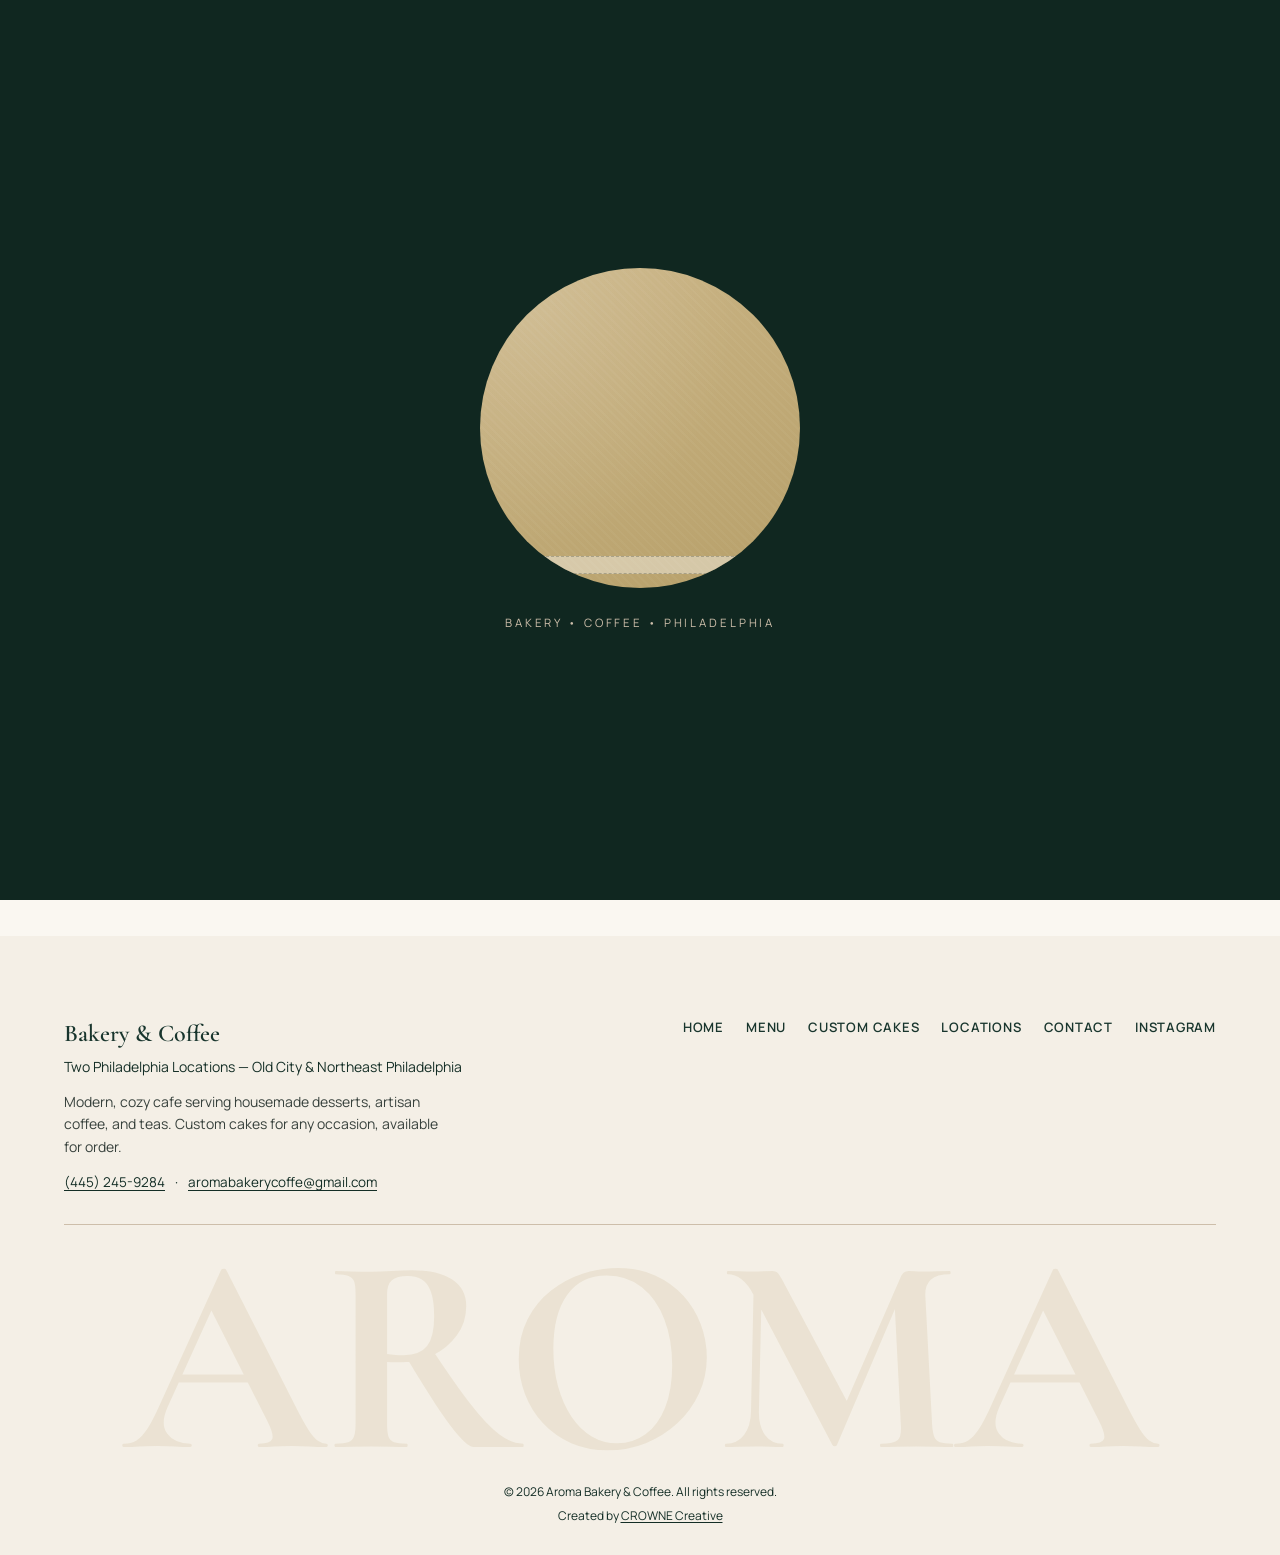
==== commit eb452fa4: "Simplify About page and remove Privacy/Terms from site navigation About page (about.html): replaced " ====
--- a/about.html
+++ b/about.html
@@ -71,60 +71,27 @@
 
 <main id="main">
 
-  <!-- ============ ABOUT — HERO: photo + intro ============ -->
+  <!-- ============ ABOUT — ONE dark image hero, deliberately the only photo on the page ============ -->
   <section class="about-hero">
-    <div class="about-hero-photo" data-reveal>
-      <div class="ph-photo" data-tone="forest" data-caption="ABOUT_HERO — bakery interior / counter" role="img" aria-label="Placeholder — Aroma Bakery & Coffee interior"></div>
-    </div>
-    <div class="about-hero-head">
+    <div class="ph-photo" data-tone="forest" data-caption="ABOUT_HERO — bakery interior / pastry display, low exposure" role="img" aria-label="Placeholder — Aroma Bakery & Coffee interior"></div>
+    <div class="about-hero-overlay" aria-hidden="true"></div>
+    <div class="about-hero-inner">
       <p class="eyebrow" data-reveal>Our Story</p>
       <h1 class="display-lg" data-reveal>Aroma Bakery &amp; Coffee</h1>
-      <p class="body-lg" data-reveal style="--d:1">Aroma Bakery &amp; Coffee is a Philadelphia bakery and cafe
-        built around housemade desserts, thoughtfully prepared coffee and
-        tea, and cakes made to order. It's a place designed for the everyday
-        — a coffee before work, a slice shared with a friend — as much as
-        for the moments worth celebrating.</p>
-      <p class="body-md" data-reveal style="--d:2">Across two Philadelphia locations, Old City and Northeast
-        Philadelphia, the same idea holds: good ingredients, unhurried
-        craft, and a room that feels good to sit in.</p>
+      <p class="body-lg" data-reveal style="--d:1">Desserts, coffee, and custom cakes made with care in Philadelphia.</p>
     </div>
   </section>
 
-  <!-- ============ ABOUT — EDITORIAL IMAGE / TEXT SPLIT ============ -->
-  <section class="about-split">
-    <div class="about-split-photo" data-reveal>
-      <div class="ph-photo" data-tone="chocolate" data-caption="ABOUT_SPLIT — pastry case / desserts" role="img" aria-label="Placeholder — pastry case at Aroma"></div>
+  <!-- ============ ABOUT — SHORT INTRO (2–3 short paragraphs, nothing more) ============ -->
+  <section class="about-intro">
+    <div class="about-intro-inner">
+      <p class="body-md" data-reveal>Aroma Bakery &amp; Coffee is a Philadelphia bakery and cafe
+        focused on handcrafted desserts, pastries, coffee, tea, and custom
+        cakes.</p>
+      <p class="body-md" data-reveal style="--d:1">With two locations, Aroma brings together a warm cafe
+        experience with beautifully made sweets and drinks for everyday
+        visits and special occasions.</p>
     </div>
-    <div class="about-split-copy" data-reveal style="--d:1">
-      <p class="eyebrow">What We Make</p>
-      <h2 class="display-lg">Desserts, drinks, and cakes made to order.</h2>
-      <p class="body-md">Mousse cakes, tartlets, European-style pastries and
-        cookies sit alongside espresso, matcha and tea, prepared the same
-        way each time. Custom cakes are built individually for birthdays,
-        showers and celebrations, made when they're ordered rather than
-        pulled from a case.</p>
-    </div>
-  </section>
-
-  <!-- ============ ABOUT — SMALL GALLERY ============ -->
-  <section class="about-gallery">
-    <div class="about-gallery-grid">
-      <figure class="about-gallery-item" data-reveal>
-        <div class="ph-photo" data-tone="beige" data-caption="ABOUT_GALLERY_01 — coffee prep" role="img" aria-label="Placeholder — coffee being prepared"></div>
-      </figure>
-      <figure class="about-gallery-item" data-reveal style="--d:1">
-        <div class="ph-photo" data-tone="gold" data-caption="ABOUT_GALLERY_02 — dessert detail" role="img" aria-label="Placeholder — dessert detail shot"></div>
-      </figure>
-      <figure class="about-gallery-item" data-reveal style="--d:2">
-        <div class="ph-photo" data-tone="sage" data-caption="ABOUT_GALLERY_03 — cafe seating" role="img" aria-label="Placeholder — cafe seating area"></div>
-      </figure>
-    </div>
-  </section>
-
-  <!-- ============ ABOUT — CLOSING STATEMENT ============ -->
-  <section class="about-closing">
-    <p class="about-closing-line" data-reveal>Made for everyday moments, and the ones worth celebrating.</p>
-    <p class="about-closing-sub" data-reveal style="--d:1">Dessert. Coffee. Cake. Made at Aroma.</p>
   </section>
 
 </main>
@@ -143,13 +110,12 @@
         </p>
       </div>
       <nav class="footer-links" aria-label="Footer">
+        <a href="index.html">Home</a>
         <a href="menu.html">Menu</a>
         <a href="custom-cakes.html">Custom Cakes</a>
         <a href="locations.html">Locations</a>
         <a href="locations.html">Contact</a>
         <a href="https://instagram.com/aroma_bakery_coffee" target="_blank" rel="noopener noreferrer">Instagram</a>
-        <a href="privacy.html">Privacy Policy</a>
-        <a href="terms.html">Terms</a>
       </nav>
     </div>
     <div class="footer-wordmark" aria-hidden="true">Aroma</div>
--- a/assets/css/styles.css
+++ b/assets/css/styles.css
@@ -955,61 +955,30 @@
 .whatsapp-cta svg{ flex-shrink:0; }
 
 /* =========================================================
-   ABOUT PAGE
+   ABOUT PAGE — single dark image hero + short intro, deliberately simple
    ========================================================= */
 .about-hero{
+  position:relative;
   padding-top:var(--header-h);
-  display:grid;
-  grid-template-columns:1fr;
-  background:var(--ivory);
-}
-@media (min-width:900px){
-  .about-hero{ grid-template-columns:1.05fr .95fr; align-items:center; }
-}
-.about-hero-head{ padding:clamp(48px,8vw,90px) var(--gutter); }
-.about-hero-head .body-lg{ margin-top:4px; }
-.about-hero-photo{ aspect-ratio:4/3; }
-@media (min-width:900px){ .about-hero-photo{ aspect-ratio:auto; height:100%; min-height:480px; } }
-
-.about-split{
-  background:var(--cream);
-  display:grid;
-  grid-template-columns:1fr;
-}
-@media (min-width:900px){
-  .about-split{ grid-template-columns:1fr 1fr; align-items:center; }
-}
-.about-split-photo{ aspect-ratio:4/3; }
-@media (min-width:900px){ .about-split-photo{ aspect-ratio:auto; height:100%; min-height:440px; } }
-.about-split-copy{ padding:clamp(44px,7vw,80px) var(--gutter); }
-.about-split-copy .body-md{ margin-top:12px; }
-
-.about-gallery{ background:var(--ivory); padding:clamp(60px,9vw,100px) var(--gutter); }
-.about-gallery-grid{
-  max-width:var(--container); margin:0 auto;
-  display:grid; grid-template-columns:repeat(3,1fr);
-  gap:clamp(12px,1.6vw,20px);
-}
-.about-gallery-item{ aspect-ratio:3/4; border-radius:2px; overflow:hidden; }
-@media (max-width:768px){
-  .about-gallery-grid{ grid-template-columns:1fr 1fr; }
-  .about-gallery-item:first-child{ grid-column:1/-1; aspect-ratio:16/9; }
-}
-
-.about-closing{
-  background:var(--cream);
+  min-height:calc(var(--header-h) + 380px);
+  display:flex; align-items:center; justify-content:center;
   text-align:center;
-  padding:clamp(90px,14vw,150px) var(--gutter);
-}
-.about-closing-line{
-  font-family:var(--font-serif); font-weight:600; color:var(--forest);
-  font-size:clamp(26px,4vw,48px); line-height:1.2;
-  max-width:16ch; margin:0 auto 18px;
-}
-.about-closing-sub{
-  font-size:13px; letter-spacing:.14em; text-transform:uppercase;
-  color:var(--forest-2); font-weight:600;
-}
+  overflow:hidden;
+}
+@media (min-width:900px){ .about-hero{ min-height:calc(var(--header-h) + 480px); } }
+.about-hero .ph-photo{ position:absolute; inset:0; z-index:0; }
+.about-hero-overlay{
+  position:absolute; inset:0; z-index:1;
+  background:linear-gradient(180deg, rgba(16,39,32,.6), rgba(16,39,32,.78));
+}
+.about-hero-inner{ position:relative; z-index:2; padding:32px var(--gutter); max-width:720px; margin:0 auto; }
+.about-hero-inner .eyebrow{ color:var(--sage); }
+.about-hero-inner .display-lg{ color:var(--cream); }
+.about-hero-inner .body-lg{ color:var(--pale-sage); margin:14px auto 0; }
+
+.about-intro{ background:var(--ivory); padding:clamp(56px,9vw,100px) var(--gutter) clamp(70px,10vw,110px); }
+.about-intro-inner{ max-width:640px; margin:0 auto; text-align:center; }
+.about-intro-inner p + p{ margin-top:18px; }
 
 /* =========================================================
    LOCATIONS PAGE
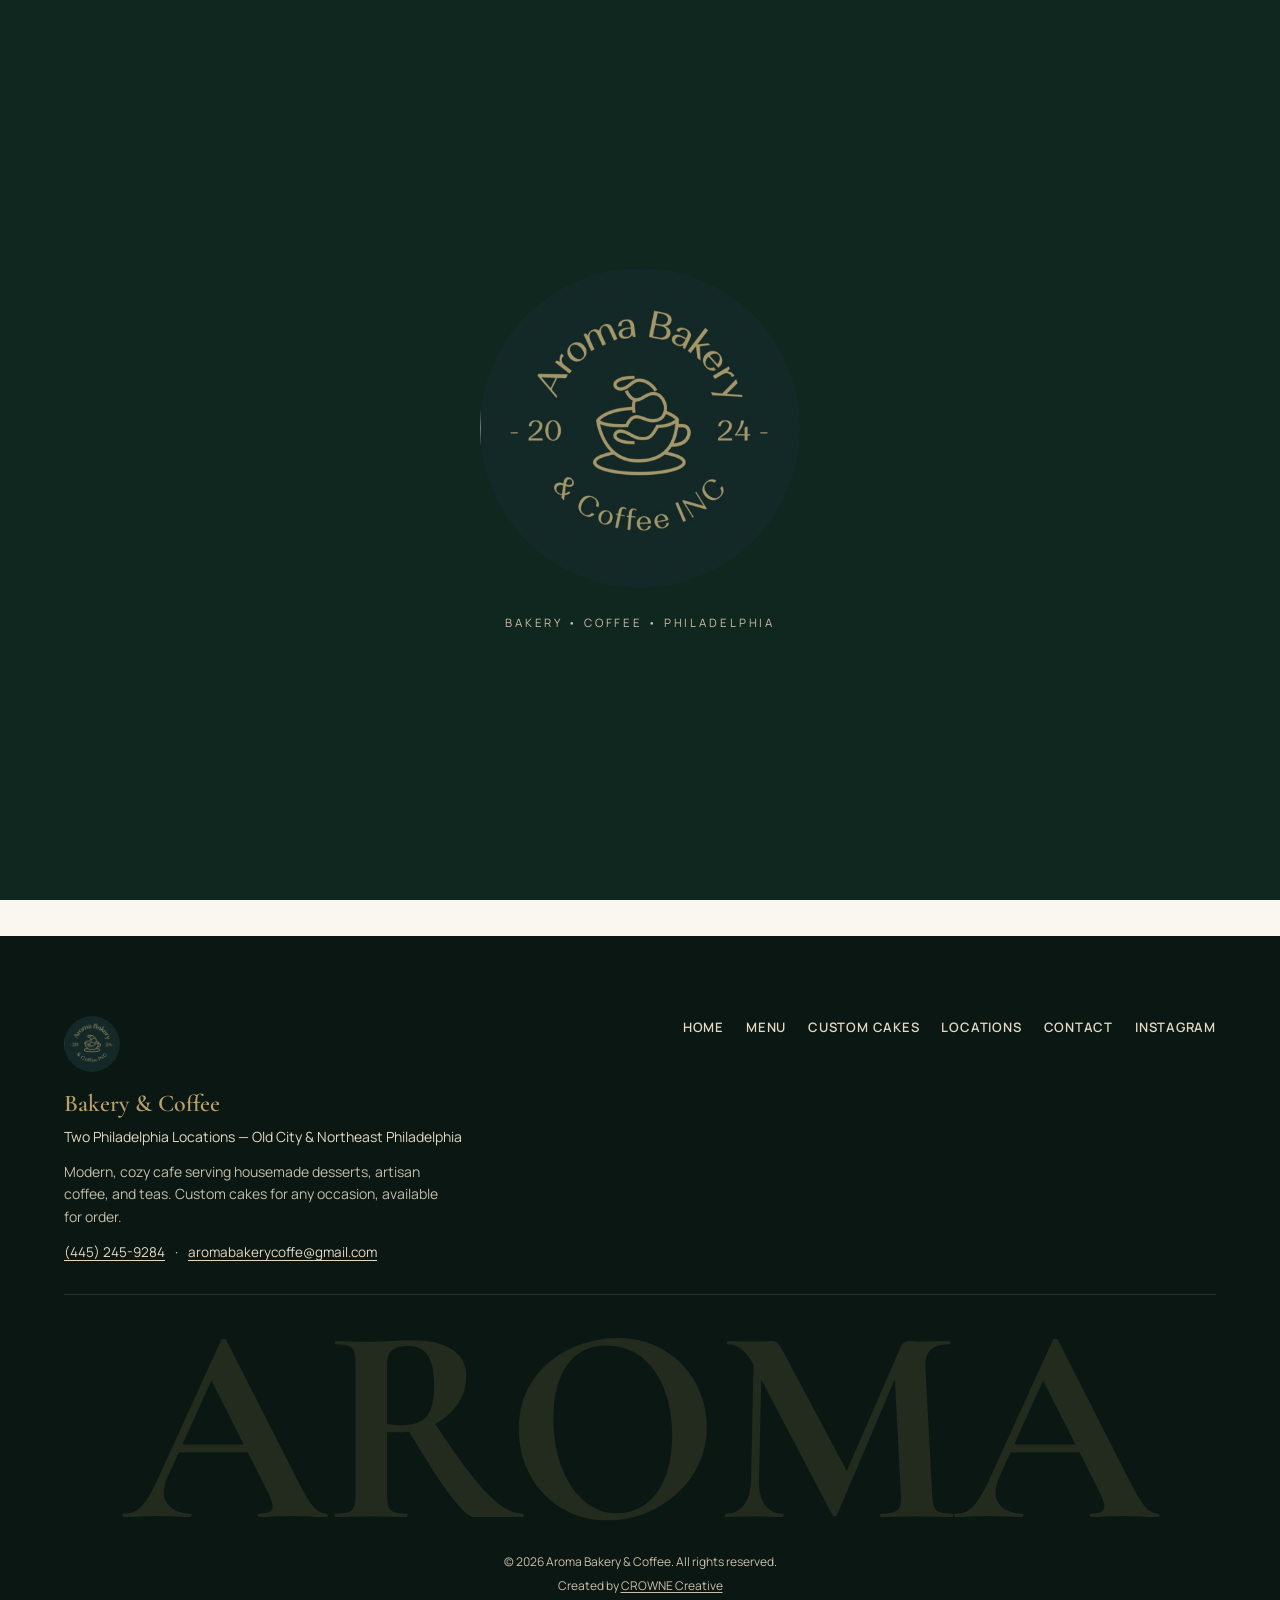
==== commit 0176ddfe: "Add the real Aroma logo and drink-menu artwork Logo (assets/img/aroma-logo.jpg): the actual circular" ====
--- a/about.html
+++ b/about.html
@@ -17,14 +17,14 @@
 <link rel="preconnect" href="https://fonts.googleapis.com">
 <link rel="preconnect" href="https://fonts.gstatic.com" crossorigin>
 <link href="https://fonts.googleapis.com/css2?family=Cormorant+Garamond:ital,wght@0,500;0,600;0,700;1,500&family=Manrope:wght@400;500;600;700&display=swap" rel="stylesheet">
-<link rel="icon" href="data:image/svg+xml,%3Csvg xmlns='http://www.w3.org/2000/svg' viewBox='0 0 100 100'%3E%3Ccircle cx='50' cy='50' r='46' fill='%2318352D'/%3E%3Ctext x='50' y='66' font-size='58' text-anchor='middle' fill='%23F4EFE6' font-family='Georgia,serif'%3EA%3C/text%3E%3C/svg%3E">
+<link rel="icon" type="image/jpeg" href="assets/img/aroma-logo.jpg">
 <link rel="stylesheet" href="assets/css/styles.css">
 </head>
 <body>
 
 <div class="intro-splash" id="introSplash" aria-hidden="true">
   <div class="intro-splash-inner">
-    <div class="intro-logo ph-photo" data-tone="gold" role="img" aria-label="Aroma Bakery & Coffee"></div>
+    <img class="intro-logo" src="assets/img/aroma-logo.jpg" alt="Aroma Bakery & Coffee" width="320" height="320">
     <p class="intro-subtitle">Bakery • Coffee • Philadelphia</p>
   </div>
 </div>
@@ -42,8 +42,7 @@
     </div>
 
     <a href="index.html" class="header-brand" aria-label="Aroma Bakery & Coffee — home">
-      <span class="brand-line brand-line--main">Aroma</span>
-      <span class="brand-line brand-line--sub">Bakery &amp; Coffee</span>
+      <img src="assets/img/aroma-logo.jpg" alt="Aroma Bakery & Coffee" class="header-logo" width="120" height="120">
     </a>
 
     <div class="header-side header-right">
@@ -100,6 +99,7 @@
   <div class="footer-inner">
     <div class="footer-top">
       <div class="footer-brand">
+        <img src="assets/img/aroma-logo.jpg" alt="Aroma Bakery & Coffee" class="footer-logo" width="120" height="120">
         <p class="footer-title">Bakery &amp; Coffee</p>
         <p class="footer-loc">Two Philadelphia Locations — Old City &amp; Northeast Philadelphia</p>
         <p class="footer-tagline">Modern, cozy cafe serving housemade desserts, artisan coffee, and teas. Custom cakes for any occasion, available for order.</p>
--- a/assets/css/styles.css
+++ b/assets/css/styles.css
@@ -6,15 +6,17 @@
   /* -- Aroma brand palette -- */
   --forest:      #18352D;  /* deep forest green — primary */
   --forest-deep: #102720;  /* dark green — intro/deepest sections */
+  --forest-black:#0A1712;  /* near-black green — footer, darkest accents */
   --forest-2:    #142E26;  /* mid green — hovers/secondary */
   --sage:        #CDBEAA;  /* soft taupe — secondary light accent */
-  --pale-sage:   #E4D9C4;  /* lighter taupe-cream — muted light text */
-  --cream:       #F4EFE6;  /* warm cream */
-  --ivory:       #FAF7F1;  /* soft ivory */
+  --pale-sage:   #E4D9C4;  /* lighter taupe-cream — muted light/off-white text on dark */
+  --cream:       #F4EFE6;  /* warm cream — used sparingly, contrast sections only */
+  --ivory:       #FAF7F1;  /* soft ivory — used sparingly, contrast sections only */
   --beige:       #CDBEAA;  /* soft taupe (borders etc.) */
-  --chocolate:   #4A2C21;  /* chocolate brown */
-  --gold:        #B7A06A;  /* muted gold — use sparingly */
-  --text:        #17231F;  /* text dark */
+  --chocolate:   #4A2C21;  /* dark chocolate / espresso brown */
+  --gold:        #B7A06A;  /* muted gold/copper — the site's primary metallic accent */
+  --gold-soft:   rgba(183,160,106,.55);
+  --text:        #17231F;  /* text dark — light-section body copy */
   --white:       #ffffff;
 
   --font-serif: 'Cormorant Garamond', 'Georgia', serif;
@@ -55,7 +57,7 @@
 body{
   margin:0;
   max-width:100%;
-  background:var(--ivory);
+  background:var(--forest-deep);
   color:var(--text);
   font-family:var(--font-sans);
   font-weight:400;
@@ -179,12 +181,16 @@
   transition:background .35s var(--ease), color .35s var(--ease), border-color .35s var(--ease), transform .3s var(--ease);
 }
 .btn:hover{ transform:translateY(-1px); }
-.btn--light{ background:var(--cream); color:var(--forest); }
-.btn--light:hover{ background:var(--ivory); }
-.btn--outline-light{ background:transparent; color:var(--cream); border-color:rgba(244,239,230,.55); }
-.btn--outline-light:hover{ background:rgba(244,239,230,.12); }
-.btn--dark{ background:var(--forest); color:var(--cream); }
-.btn--dark:hover{ background:var(--forest-2); }
+/* Gold-filled — the site's primary CTA look: pops against both dark
+   photography and light contrast sections alike. */
+.btn--light{ background:var(--gold); color:var(--forest-black); }
+.btn--light:hover{ background:var(--pale-sage); }
+/* Gold outline over dark/transparent — secondary CTA on dark sections. */
+.btn--outline-light{ background:transparent; color:var(--cream); border-color:var(--gold-soft); }
+.btn--outline-light:hover{ background:rgba(183,160,106,.14); border-color:var(--gold); color:var(--cream); }
+/* Dark fill + gold border/text — primary CTA on light contrast sections. */
+.btn--dark{ background:var(--forest-black); color:var(--gold); border-color:var(--gold); }
+.btn--dark:hover{ background:var(--gold); color:var(--forest-black); }
 .btn--outline-dark{ background:transparent; color:var(--forest); border-color:var(--forest); }
 .btn--outline-dark:hover{ background:var(--forest); color:var(--cream); }
 
@@ -274,6 +280,7 @@
   min-height:0;
   aspect-ratio:1/1;
   border-radius:50%;
+  object-fit:cover;
   opacity:0;
   filter:blur(6px);
   transform:scale(.97);
@@ -318,9 +325,9 @@
 }
 .site-header.is-scrolled{
   min-height:calc(var(--header-h-scrolled) + var(--safe-t));
-  background:rgba(250,247,241,.9);
+  background:rgba(10,23,18,.92);
   backdrop-filter:blur(10px);
-  box-shadow:0 1px 0 rgba(16,39,32,.08);
+  box-shadow:0 1px 0 rgba(0,0,0,.4);
 }
 .header-inner{
   width:100%;
@@ -345,17 +352,18 @@
   text-transform:uppercase;
   font-weight:600;
   color:var(--cream);
-  transition:color .5s var(--ease), opacity .3s ease;
+  transition:color .35s var(--ease), opacity .3s ease;
   padding:10px 2px;
 }
-.site-header.is-scrolled .header-link{ color:var(--forest); }
-.header-link:hover{ opacity:.65; }
+.header-link:hover{ color:var(--gold); opacity:1; }
 .header-cta{
-  border:1px solid rgba(244,239,230,.55);
+  border:1px solid var(--gold-soft);
   padding:9px 14px;
   border-radius:2px;
   text-align:center;
-}
+  transition:background .35s var(--ease), border-color .35s var(--ease);
+}
+.header-cta:hover{ background:rgba(183,160,106,.14); border-color:var(--gold); }
 /* Prevent the CTA/nav labels from wrapping (and lock their width so they
    can't be squeezed) once there's actually room — below that, letting
    them shrink/wrap beats forcing horizontal page scroll. */
@@ -366,7 +374,7 @@
 @media (min-width:900px){
   .header-cta{ padding:9px 18px; }
 }
-.site-header.is-scrolled .header-cta{ border-color:var(--forest-2); }
+.site-header.is-scrolled .header-cta{ border-color:var(--gold-soft); }
 
 .menu-trigger{
   display:flex; align-items:center; gap:10px;
@@ -374,7 +382,6 @@
   transition:color .5s var(--ease);
   min-height:44px;
 }
-.site-header.is-scrolled .menu-trigger{ color:var(--forest); }
 .menu-trigger-lines{ display:flex; flex-direction:column; gap:5px; width:22px; }
 .menu-trigger-lines span{ display:block; height:1px; background:currentColor; transition:transform .4s var(--ease), opacity .4s var(--ease); }
 .menu-trigger-label{ font-size:12.5px; letter-spacing:.1em; text-transform:uppercase; font-weight:600; }
@@ -385,7 +392,17 @@
   color:var(--cream);
   transition:color .5s var(--ease), transform .5s var(--ease);
 }
-.site-header.is-scrolled .header-brand{ color:var(--forest); }
+/* The real Aroma logo mark — a self-contained circular badge (its own
+   dark-forest fill), so it reads correctly over both the transparent
+   hero header and the solid scrolled state without any extra framing. */
+.header-logo{
+  width:clamp(46px,5.4vw,60px);
+  height:clamp(46px,5.4vw,60px);
+  border-radius:50%;
+  object-fit:cover;
+  transition:width .5s var(--ease), height .5s var(--ease);
+}
+.site-header.is-scrolled .header-logo{ width:40px; height:40px; }
 .brand-line--main{
   font-family:var(--font-serif);
   font-weight:600;
@@ -537,12 +554,12 @@
    nothing here needs to change when the placeholder is swapped in.
    ========================================================= */
 .mousse-feature{
-  background:var(--cream);
+  background:var(--chocolate);
   text-align:center;
   padding:clamp(70px,10vw,120px) var(--gutter) clamp(80px,11vw,130px);
 }
 .mousse-head{ max-width:640px; margin:0 auto clamp(40px,6vw,64px); }
-.mousse-sub{ font-size:clamp(15px,1.6vw,18px); color:var(--forest-2); margin-top:14px; }
+.mousse-sub{ font-size:clamp(15px,1.6vw,18px); color:var(--pale-sage); margin-top:14px; }
 
 .mousse-frame{
   max-width:960px;
@@ -568,7 +585,7 @@
 }
 
 /* ---------- Homepage menu-world categories ---------- */
-.menu-intro-section{ background:var(--cream); padding:clamp(70px,10vw,120px) 0 clamp(50px,7vw,80px); }
+.menu-intro-section{ background:var(--forest-deep); padding:clamp(70px,10vw,120px) 0 clamp(50px,7vw,80px); }
 .menu-cat-grid{
   max-width:var(--container);
   margin:0 auto;
@@ -606,27 +623,27 @@
 /* ---------- Homepage "Order a Custom Cake" CTA strip ---------- */
 /* Deliberately small — a single line + button between the menu teasers
    and the next section, not a competing homepage hero. */
+/* Deliberate contrast section — the site's warm ivory pause between two
+   dark sections, per the section rhythm. */
 .cc-strip{
-  background:var(--cream);
+  background:var(--ivory);
   text-align:center;
-  padding:0 var(--gutter) clamp(56px,8vw,90px);
-}
-.cc-strip-inner{
-  max-width:520px; margin:0 auto;
-  padding-top:clamp(32px,5vw,48px);
-  border-top:1px solid var(--beige);
-}
-.cc-strip p{ font-size:15px; color:var(--forest-2); margin-bottom:18px; }
+  padding:clamp(64px,9vw,100px) var(--gutter);
+}
+.cc-strip-inner{ max-width:560px; margin:0 auto; }
+.cc-strip-inner .eyebrow{ color:var(--forest-2); }
+.cc-strip-inner .display-lg{ font-size:clamp(28px,4vw,46px); }
+.cc-strip p{ font-size:15.5px; color:var(--forest-2); margin:14px auto 26px; max-width:44ch; }
 .cc-strip-btn{
   display:inline-flex; align-items:center; gap:10px;
   min-height:48px; padding:0 28px;
   font-family:var(--font-sans); font-size:12.5px; letter-spacing:.14em;
   text-transform:uppercase; font-weight:600;
-  color:var(--forest); border:1px solid var(--forest);
-  border-radius:2px; background:transparent;
+  color:var(--forest-black); border:1px solid var(--gold);
+  border-radius:2px; background:var(--gold);
   transition:background .35s var(--ease), color .35s var(--ease);
 }
-.cc-strip-btn:hover{ background:var(--forest); color:var(--cream); }
+.cc-strip-btn:hover{ background:transparent; color:var(--forest-black); }
 .cc-strip-btn svg{ transition:transform .3s var(--ease); }
 .cc-strip-btn:hover svg{ transform:translateX(4px); }
 
@@ -635,7 +652,7 @@
 .bleed-photo .ph-photo{ min-height:100%; }
 
 /* ---------- Menu ---------- */
-.menu-section{ background:var(--ivory); }
+.menu-section{ background:var(--forest-deep); }
 /* Standalone menu.html has no hero above it, so reserve room for the
    fixed header instead of letting content start underneath it. */
 .menu-section--page .section-head{ padding-top:calc(var(--header-h) + clamp(40px,6vw,64px)); }
@@ -645,7 +662,7 @@
   margin:0 auto;
   padding:0 var(--gutter);
   display:flex; gap:clamp(18px,3vw,40px);
-  border-bottom:1px solid var(--pale-sage);
+  border-bottom:1px solid rgba(183,160,106,.28);
   overflow-x:auto;
   scrollbar-width:none;
 }
@@ -662,13 +679,13 @@
 }
 .menu-tab::after{
   content:""; position:absolute; left:0; right:0; bottom:-1px; height:2px;
-  background:var(--forest);
+  background:var(--gold);
   transform:scaleX(0); transform-origin:left;
   transition:transform .4s var(--ease);
 }
-.menu-tab.is-active{ color:var(--forest); }
+.menu-tab.is-active{ color:var(--gold); }
 .menu-tab.is-active::after{ transform:scaleX(1); }
-.menu-tab:hover{ color:var(--forest-2); }
+.menu-tab:hover{ color:var(--cream); }
 
 .menu-panels{ max-width:var(--container); margin:0 auto; padding:clamp(34px,5vw,56px) var(--gutter) clamp(80px,10vw,130px); }
 .menu-panel{ display:none; }
@@ -686,19 +703,19 @@
 .menu-cat--wide{ grid-column:1/-1; }
 .menu-cat h3{
   font-family:var(--font-serif); font-size:22px; font-weight:600;
-  color:var(--forest); margin-bottom:14px;
-  padding-bottom:10px; border-bottom:1px solid var(--beige);
+  color:var(--cream); margin-bottom:14px;
+  padding-bottom:10px; border-bottom:1px solid rgba(183,160,106,.3);
 }
 .menu-cat li{
-  padding:7px 0; font-size:15px; color:var(--text);
+  padding:7px 0; font-size:15px; color:var(--pale-sage);
   display:flex; align-items:baseline; gap:8px;
 }
 .menu-cat li::before{ content:"—"; color:var(--gold); font-size:12px; }
-.menu-note{ margin-top:14px; font-size:13px; font-style:italic; color:var(--forest-2); }
+.menu-note{ margin-top:14px; font-size:13px; font-style:italic; color:var(--sage); }
 
 /* Sticky mobile tab bar */
 @media (max-width:640px){
-  .menu-tabs{ position:sticky; top:var(--header-h-scrolled); z-index:20; background:var(--ivory); }
+  .menu-tabs{ position:sticky; top:var(--header-h-scrolled); z-index:20; background:var(--forest-deep); }
 }
 
 /* ---------- Sweet/food tab — dark editorial gallery ---------- */
@@ -785,11 +802,12 @@
   height:auto;
   aspect-ratio:auto;
   object-fit:contain;
+  box-shadow:0 0 0 1px rgba(183,160,106,.25);
 }
 .menu-cats--spaced{ margin-top:clamp(40px,6vw,64px); }
 
 /* ---------- Social ---------- */
-.social-section{ background:var(--ivory); text-align:center; padding:clamp(80px,12vw,130px) var(--gutter); }
+.social-section{ background:var(--forest-black); text-align:center; padding:clamp(80px,12vw,130px) var(--gutter); }
 .social-mosaic{
   max-width:var(--container); margin:clamp(36px,5vw,56px) auto;
   display:grid; grid-template-columns:repeat(4,1fr); grid-auto-rows:180px;
@@ -806,10 +824,10 @@
 }
 .social-follow-links a{
   font-size:14px; letter-spacing:.04em; font-weight:600;
-  color:var(--forest); border-bottom:1px solid var(--forest-2);
-  padding-bottom:3px; transition:opacity .3s var(--ease);
-}
-.social-follow-links a:hover{ opacity:.65; }
+  color:var(--pale-sage); border-bottom:1px solid var(--gold-soft);
+  padding-bottom:3px; transition:color .3s var(--ease), opacity .3s var(--ease);
+}
+.social-follow-links a:hover{ color:var(--gold); opacity:1; }
 @media (max-width:768px){
   .social-mosaic{ grid-template-columns:repeat(2,1fr); grid-auto-rows:160px; }
   .social-item--wide{ grid-column:span 2; }
@@ -896,7 +914,7 @@
   padding-top:var(--header-h);
   display:grid;
   grid-template-columns:1fr;
-  background:var(--ivory);
+  background:var(--forest-deep);
 }
 .cc-hero-head{
   padding:clamp(48px,8vw,90px) var(--gutter) clamp(32px,5vw,48px);
@@ -909,7 +927,8 @@
 /* ---------- Custom Cakes gallery — exactly 7 images, mixed editorial sizing ---------- */
 /* Desktop: 1 large hero cake + 2 supporting + 1 wide + 3 balanced
    portrait/landscape = 7. Deliberately not a repeating equal grid. */
-.cc-gallery{ background:var(--cream); padding:clamp(50px,8vw,90px) var(--gutter) clamp(70px,10vw,110px); }
+.cc-gallery{ background:var(--chocolate); padding:clamp(50px,8vw,90px) var(--gutter) clamp(70px,10vw,110px); }
+.cc-item{ box-shadow:0 0 0 1px rgba(183,160,106,.18); }
 .cc-gallery-grid{
   max-width:var(--container);
   margin:0 auto;
@@ -1014,9 +1033,9 @@
   height:350px;
 }
 @media (min-width:900px){ .loc-map-frame{ height:480px; } }
-.loc-map-frame iframe{ position:absolute; inset:0; width:100%; height:100%; border:0; filter:grayscale(.15) contrast(1.02); }
-
-.loc-intro{ background:var(--ivory); padding:clamp(56px,8vw,96px) var(--gutter) clamp(30px,5vw,48px); }
+.loc-map-frame iframe{ position:absolute; inset:0; width:100%; height:100%; border:0; filter:grayscale(.2) sepia(.08) contrast(1.03) brightness(.92); }
+
+.loc-intro{ background:var(--forest-deep); padding:clamp(56px,8vw,96px) var(--gutter) clamp(30px,5vw,48px); }
 .loc-intro-inner{
   max-width:var(--container); margin:0 auto;
   display:grid; gap:16px 40px;
@@ -1025,9 +1044,9 @@
 @media (min-width:820px){
   .loc-intro-inner{ grid-template-columns:1.1fr .9fr; align-items:end; }
 }
-.loc-intro-copy{ color:var(--forest-2); font-size:16px; line-height:1.6; max-width:44ch; }
-
-.loc-cards{ background:var(--ivory); padding:0 var(--gutter) clamp(70px,10vw,110px); }
+.loc-intro-copy{ color:var(--pale-sage); font-size:16px; line-height:1.6; max-width:44ch; }
+
+.loc-cards{ background:var(--forest-deep); padding:0 var(--gutter) clamp(70px,10vw,110px); }
 .loc-cards-grid{
   max-width:var(--container); margin:0 auto;
   display:grid; grid-template-columns:1fr; gap:clamp(28px,4vw,40px);
@@ -1038,58 +1057,87 @@
 @media (min-width:860px){ .loc-card-photo{ aspect-ratio:auto; height:340px; } }
 .loc-card-body{ padding:clamp(24px,3vw,32px) 2px 0; }
 .loc-card-name{
-  font-family:var(--font-serif); font-weight:600; color:var(--forest);
+  font-family:var(--font-serif); font-weight:600; color:var(--cream);
   font-size:clamp(21px,2.6vw,27px); line-height:1.25;
 }
 .loc-card-divider{ width:44px; height:1px; background:var(--gold); border:0; margin:16px 0; }
-.loc-card-desc{ color:var(--forest-2); font-size:15px; line-height:1.65; max-width:42ch; }
-.loc-card-address{ font-style:normal; color:var(--text); font-size:15px; line-height:1.6; margin-top:18px; }
+.loc-card-desc{ color:var(--pale-sage); font-size:15px; line-height:1.65; max-width:42ch; }
+.loc-card-address{ font-style:normal; color:var(--cream); font-size:15px; line-height:1.6; margin-top:18px; opacity:.9; }
 .loc-card-hours-label,
 .loc-card-address-label{
   font-size:11.5px; letter-spacing:.14em; text-transform:uppercase;
-  color:var(--forest-2); font-weight:600; display:block; margin-bottom:4px;
-}
-.loc-card-hours{ margin-top:16px; color:var(--text); font-size:15px; line-height:1.6; }
+  color:var(--sage); font-weight:600; display:block; margin-bottom:4px;
+}
+.loc-card-hours{ margin-top:16px; color:var(--cream); font-size:15px; line-height:1.6; opacity:.9; }
 .loc-card-cta{
   display:inline-flex; align-items:center; gap:8px; margin-top:20px;
   font-size:13px; letter-spacing:.1em; text-transform:uppercase; font-weight:700;
-  color:var(--forest); text-decoration:none;
+  color:var(--gold); text-decoration:none;
 }
 .loc-card-cta svg{ transition:transform .3s var(--ease); }
 .loc-card-cta:hover svg{ transform:translateX(4px); }
 
-.loc-strip{ background:var(--ivory); padding:0 var(--gutter) clamp(50px,7vw,80px); text-align:center; }
+.loc-strip{ background:var(--forest-deep); padding:clamp(36px,5vw,52px) var(--gutter); text-align:center; }
 .loc-strip a{
   font-size:13px; letter-spacing:.08em; text-transform:uppercase; font-weight:700;
-  color:var(--forest); text-decoration:underline; text-underline-offset:4px;
-}
-.loc-strip a:hover{ opacity:.65; }
-
-/* ---------- Footer ---------- */
-.site-footer{ background:var(--cream); color:var(--forest); position:relative; overflow:hidden; }
+  color:var(--gold); text-decoration:underline; text-underline-offset:4px;
+}
+.loc-strip a:hover{ opacity:.7; }
+
+/* =========================================================
+   DARK SECTION TYPOGRAPHY — shared overrides for the section-level
+   eyebrow/heading/body copy inside every section that now carries a dark
+   (forest/chocolate/near-black) background, instead of the default
+   light-section colors those helper classes assume.
+   ========================================================= */
+.mousse-feature .eyebrow,
+.menu-intro-section .eyebrow,
+.menu-section .eyebrow,
+.social-section .eyebrow,
+.loc-intro .eyebrow,
+.cc-hero .eyebrow{ color:var(--gold); }
+
+.mousse-feature .display-lg,
+.menu-intro-section .display-lg,
+.menu-section .display-lg,
+.social-section .display-lg,
+.loc-intro .display-lg,
+.cc-hero .display-lg{ color:var(--cream); }
+
+.mousse-feature .body-lg, .mousse-feature .body-md,
+.menu-intro-section .body-lg, .menu-intro-section .body-md,
+.menu-section .body-lg, .menu-section .body-md,
+.social-section .body-lg,
+.cc-hero .body-lg{ color:var(--pale-sage); }
+
+.drink-menu-block .eyebrow{ color:var(--gold); }
+
+/* ---------- Footer — the deepest, darkest section on every page ---------- */
+.site-footer{ background:var(--forest-black); color:var(--cream); position:relative; overflow:hidden; }
 .footer-inner{ max-width:var(--container); margin:0 auto; padding:clamp(50px,8vw,80px) var(--gutter) 30px; position:relative; z-index:1; }
-.footer-top{ display:flex; flex-wrap:wrap; gap:24px 40px; justify-content:space-between; align-items:flex-start; padding-bottom:32px; border-bottom:1px solid var(--beige); }
+.footer-top{ display:flex; flex-wrap:wrap; gap:24px 40px; justify-content:space-between; align-items:flex-start; padding-bottom:32px; border-bottom:1px solid rgba(183,160,106,.2); }
 .footer-links{ padding-top:2px; }
-.footer-title{ font-family:var(--font-serif); font-size:24px; font-weight:600; }
-.footer-loc{ color:var(--forest-2); margin-top:4px; font-size:14px; }
-.footer-tagline{ max-width:42ch; margin-top:14px; font-size:14px; line-height:1.6; color:var(--text); opacity:.85; }
-.footer-contact{ margin-top:14px; font-size:13.5px; display:flex; gap:10px; flex-wrap:wrap; align-items:center; color:var(--forest-2); }
-.footer-contact a{ text-decoration:underline; text-underline-offset:3px; transition:opacity .3s var(--ease); }
-.footer-contact a:hover{ opacity:.6; }
-.footer-links{ display:flex; flex-wrap:wrap; gap:22px; font-size:13px; letter-spacing:.06em; text-transform:uppercase; font-weight:600; }
-.footer-links a:hover{ opacity:.6; }
+.footer-logo{ width:56px; height:56px; border-radius:50%; object-fit:cover; margin-bottom:14px; }
+.footer-title{ font-family:var(--font-serif); font-size:24px; font-weight:600; color:var(--gold); }
+.footer-loc{ color:var(--pale-sage); margin-top:4px; font-size:14px; }
+.footer-tagline{ max-width:42ch; margin-top:14px; font-size:14px; line-height:1.6; color:var(--pale-sage); opacity:.85; }
+.footer-contact{ margin-top:14px; font-size:13.5px; display:flex; gap:10px; flex-wrap:wrap; align-items:center; color:var(--pale-sage); }
+.footer-contact a{ text-decoration:underline; text-underline-offset:3px; transition:color .3s var(--ease); }
+.footer-contact a:hover{ color:var(--gold); }
+.footer-links{ display:flex; flex-wrap:wrap; gap:22px; font-size:13px; letter-spacing:.06em; text-transform:uppercase; font-weight:600; color:var(--pale-sage); }
+.footer-links a:hover{ color:var(--gold); }
 .footer-wordmark{
   font-family:var(--font-serif); font-weight:700; text-transform:uppercase;
   font-size:clamp(90px,22vw,320px); line-height:.8;
-  color:var(--pale-sage); opacity:.55;
+  color:var(--gold); opacity:.14;
   text-align:center; margin:20px 0 -6px;
   letter-spacing:-.01em;
   user-select:none;
 }
-.footer-copy{ text-align:center; font-size:12px; color:var(--forest-2); padding-top:18px; }
-.footer-credit{ text-align:center; font-size:12px; color:var(--forest-2); padding-top:6px; }
-.footer-credit a{ text-decoration:underline; text-underline-offset:2px; transition:opacity .3s var(--ease); }
-.footer-credit a:hover{ opacity:.65; }
+.footer-copy{ text-align:center; font-size:12px; color:var(--sage); padding-top:18px; }
+.footer-credit{ text-align:center; font-size:12px; color:var(--sage); padding-top:6px; }
+.footer-credit a{ text-decoration:underline; text-underline-offset:2px; transition:color .3s var(--ease); }
+.footer-credit a:hover{ color:var(--gold); }
 
 /* ---------- Mobile menu open state (body lock) ---------- */
 body.nav-open{ overflow:hidden; }
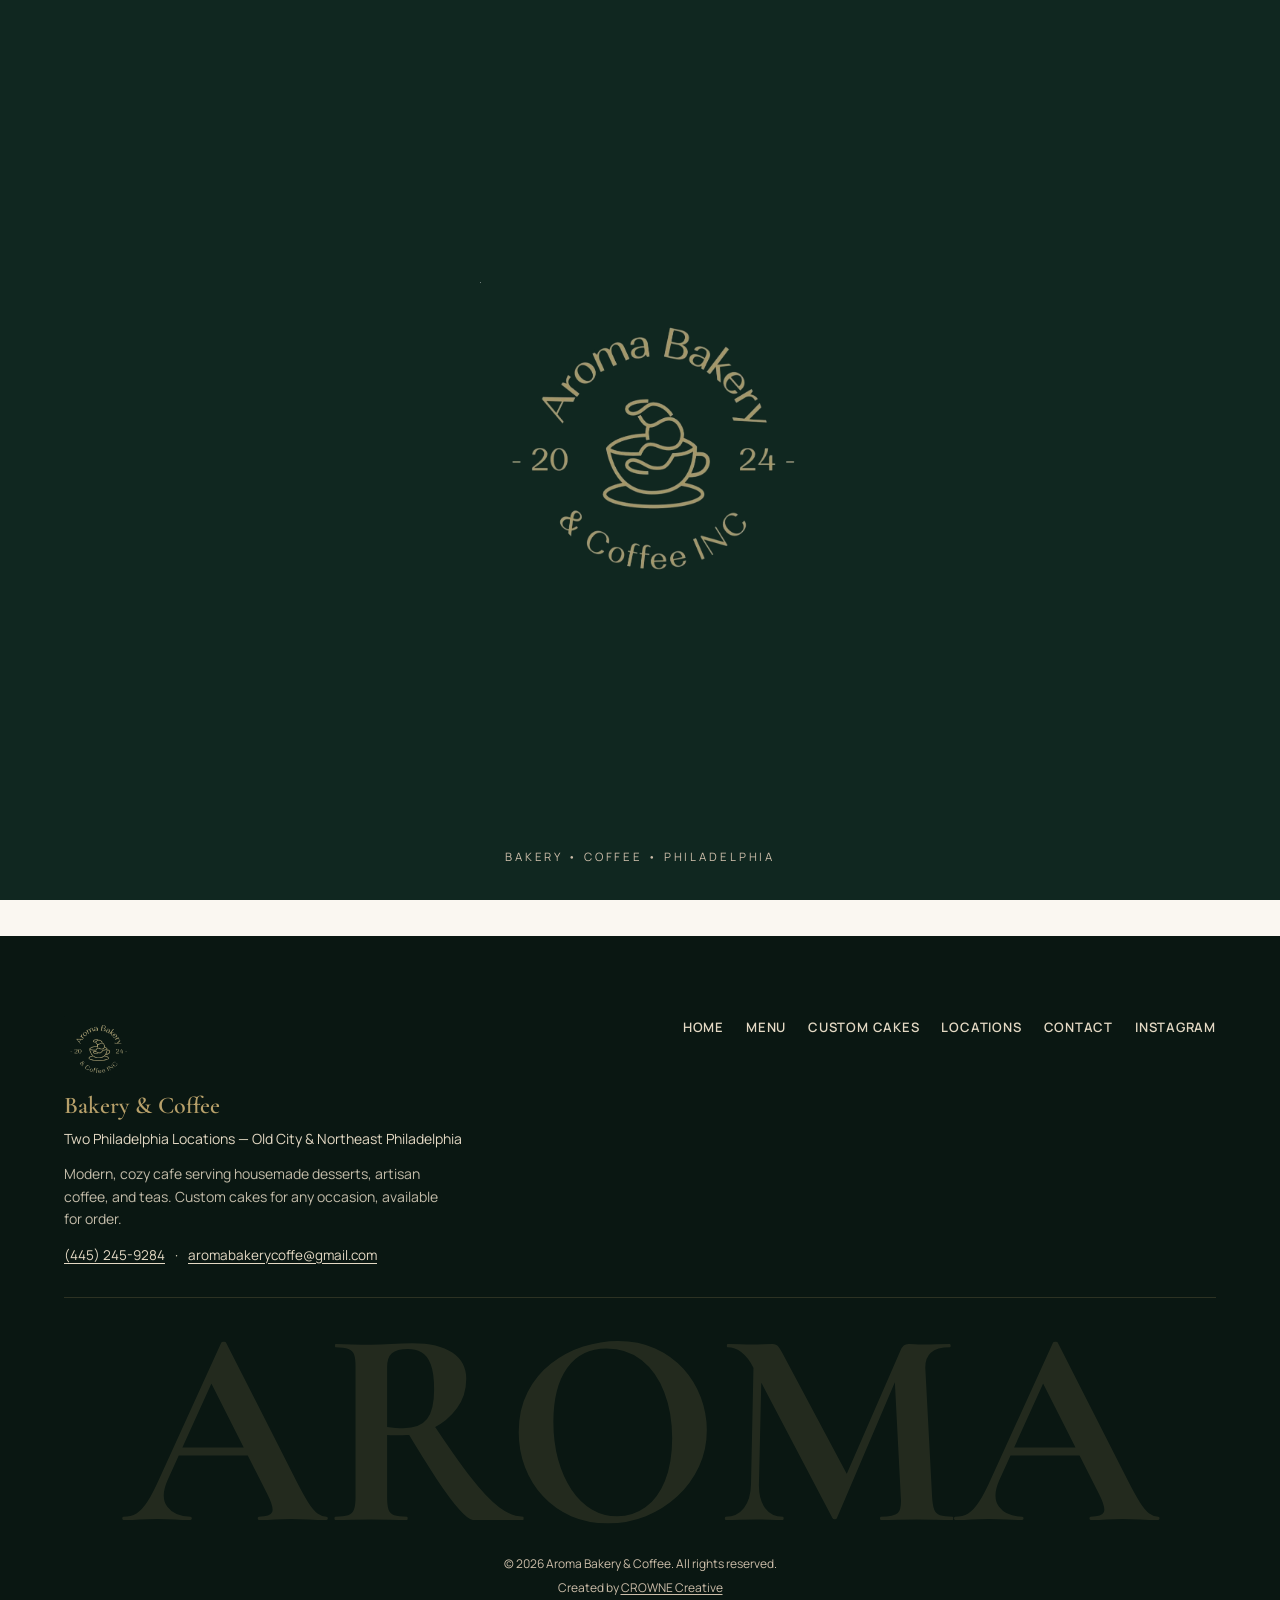
==== commit e65ae52d: "Logo mark without background shape; real signature mousse video + poster Logo (assets/img/aroma-logo" ====
--- a/about.html
+++ b/about.html
@@ -24,7 +24,7 @@
 
 <div class="intro-splash" id="introSplash" aria-hidden="true">
   <div class="intro-splash-inner">
-    <img class="intro-logo" src="assets/img/aroma-logo.jpg" alt="Aroma Bakery & Coffee" width="320" height="320">
+    <img class="intro-logo" src="assets/img/aroma-logo-mark.png" alt="Aroma Bakery & Coffee" width="861" height="787">
     <p class="intro-subtitle">Bakery • Coffee • Philadelphia</p>
   </div>
 </div>
@@ -42,7 +42,7 @@
     </div>
 
     <a href="index.html" class="header-brand" aria-label="Aroma Bakery & Coffee — home">
-      <img src="assets/img/aroma-logo.jpg" alt="Aroma Bakery & Coffee" class="header-logo" width="120" height="120">
+      <img src="assets/img/aroma-logo-mark.png" alt="Aroma Bakery & Coffee" class="header-logo" width="861" height="787">
     </a>
 
     <div class="header-side header-right">
@@ -99,7 +99,7 @@
   <div class="footer-inner">
     <div class="footer-top">
       <div class="footer-brand">
-        <img src="assets/img/aroma-logo.jpg" alt="Aroma Bakery & Coffee" class="footer-logo" width="120" height="120">
+        <img src="assets/img/aroma-logo-mark.png" alt="Aroma Bakery & Coffee" class="footer-logo" width="861" height="787">
         <p class="footer-title">Bakery &amp; Coffee</p>
         <p class="footer-loc">Two Philadelphia Locations — Old City &amp; Northeast Philadelphia</p>
         <p class="footer-tagline">Modern, cozy cafe serving housemade desserts, artisan coffee, and teas. Custom cakes for any occasion, available for order.</p>
--- a/assets/css/styles.css
+++ b/assets/css/styles.css
@@ -278,9 +278,8 @@
 .intro-logo{
   width:clamp(150px,32vw,320px);
   min-height:0;
-  aspect-ratio:1/1;
-  border-radius:50%;
-  object-fit:cover;
+  aspect-ratio:861/787;
+  object-fit:contain;
   opacity:0;
   filter:blur(6px);
   transform:scale(.97);
@@ -393,16 +392,16 @@
   transition:color .5s var(--ease), transform .5s var(--ease);
 }
 /* The real Aroma logo mark — a self-contained circular badge (its own
-   dark-forest fill), so it reads correctly over both the transparent
-   hero header and the solid scrolled state without any extra framing. */
+   symbol/type only, no background shape — it reads directly against the
+   header itself, transparent hero or solid scrolled state alike. */
 .header-logo{
-  width:clamp(46px,5.4vw,60px);
-  height:clamp(46px,5.4vw,60px);
-  border-radius:50%;
-  object-fit:cover;
-  transition:width .5s var(--ease), height .5s var(--ease);
-}
-.site-header.is-scrolled .header-logo{ width:40px; height:40px; }
+  width:clamp(50px,5.8vw,64px);
+  height:auto;
+  aspect-ratio:861/787;
+  object-fit:contain;
+  transition:width .5s var(--ease);
+}
+.site-header.is-scrolled .header-logo{ width:44px; }
 .brand-line--main{
   font-family:var(--font-serif);
   font-weight:600;
@@ -1117,7 +1116,7 @@
 .footer-inner{ max-width:var(--container); margin:0 auto; padding:clamp(50px,8vw,80px) var(--gutter) 30px; position:relative; z-index:1; }
 .footer-top{ display:flex; flex-wrap:wrap; gap:24px 40px; justify-content:space-between; align-items:flex-start; padding-bottom:32px; border-bottom:1px solid rgba(183,160,106,.2); }
 .footer-links{ padding-top:2px; }
-.footer-logo{ width:56px; height:56px; border-radius:50%; object-fit:cover; margin-bottom:14px; }
+.footer-logo{ width:64px; height:auto; aspect-ratio:861/787; object-fit:contain; margin-bottom:14px; }
 .footer-title{ font-family:var(--font-serif); font-size:24px; font-weight:600; color:var(--gold); }
 .footer-loc{ color:var(--pale-sage); margin-top:4px; font-size:14px; }
 .footer-tagline{ max-width:42ch; margin-top:14px; font-size:14px; line-height:1.6; color:var(--pale-sage); opacity:.85; }
